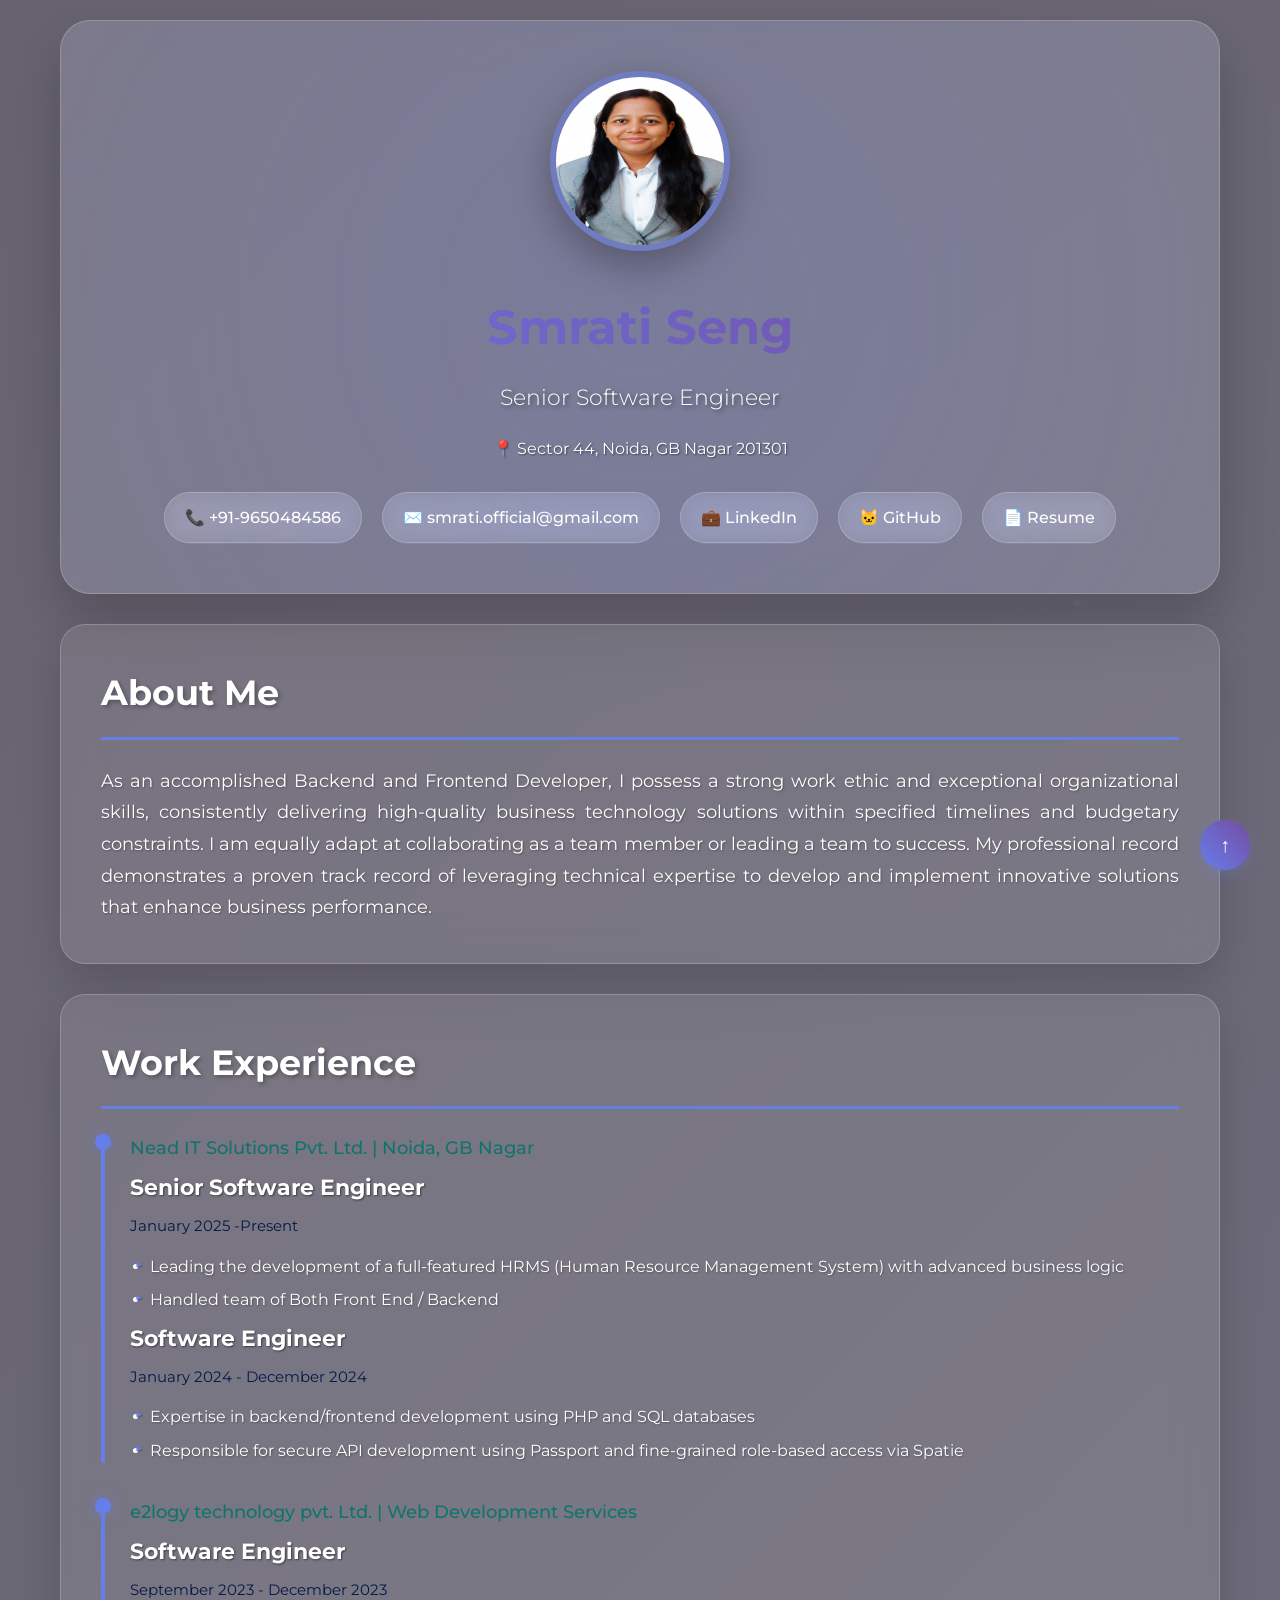
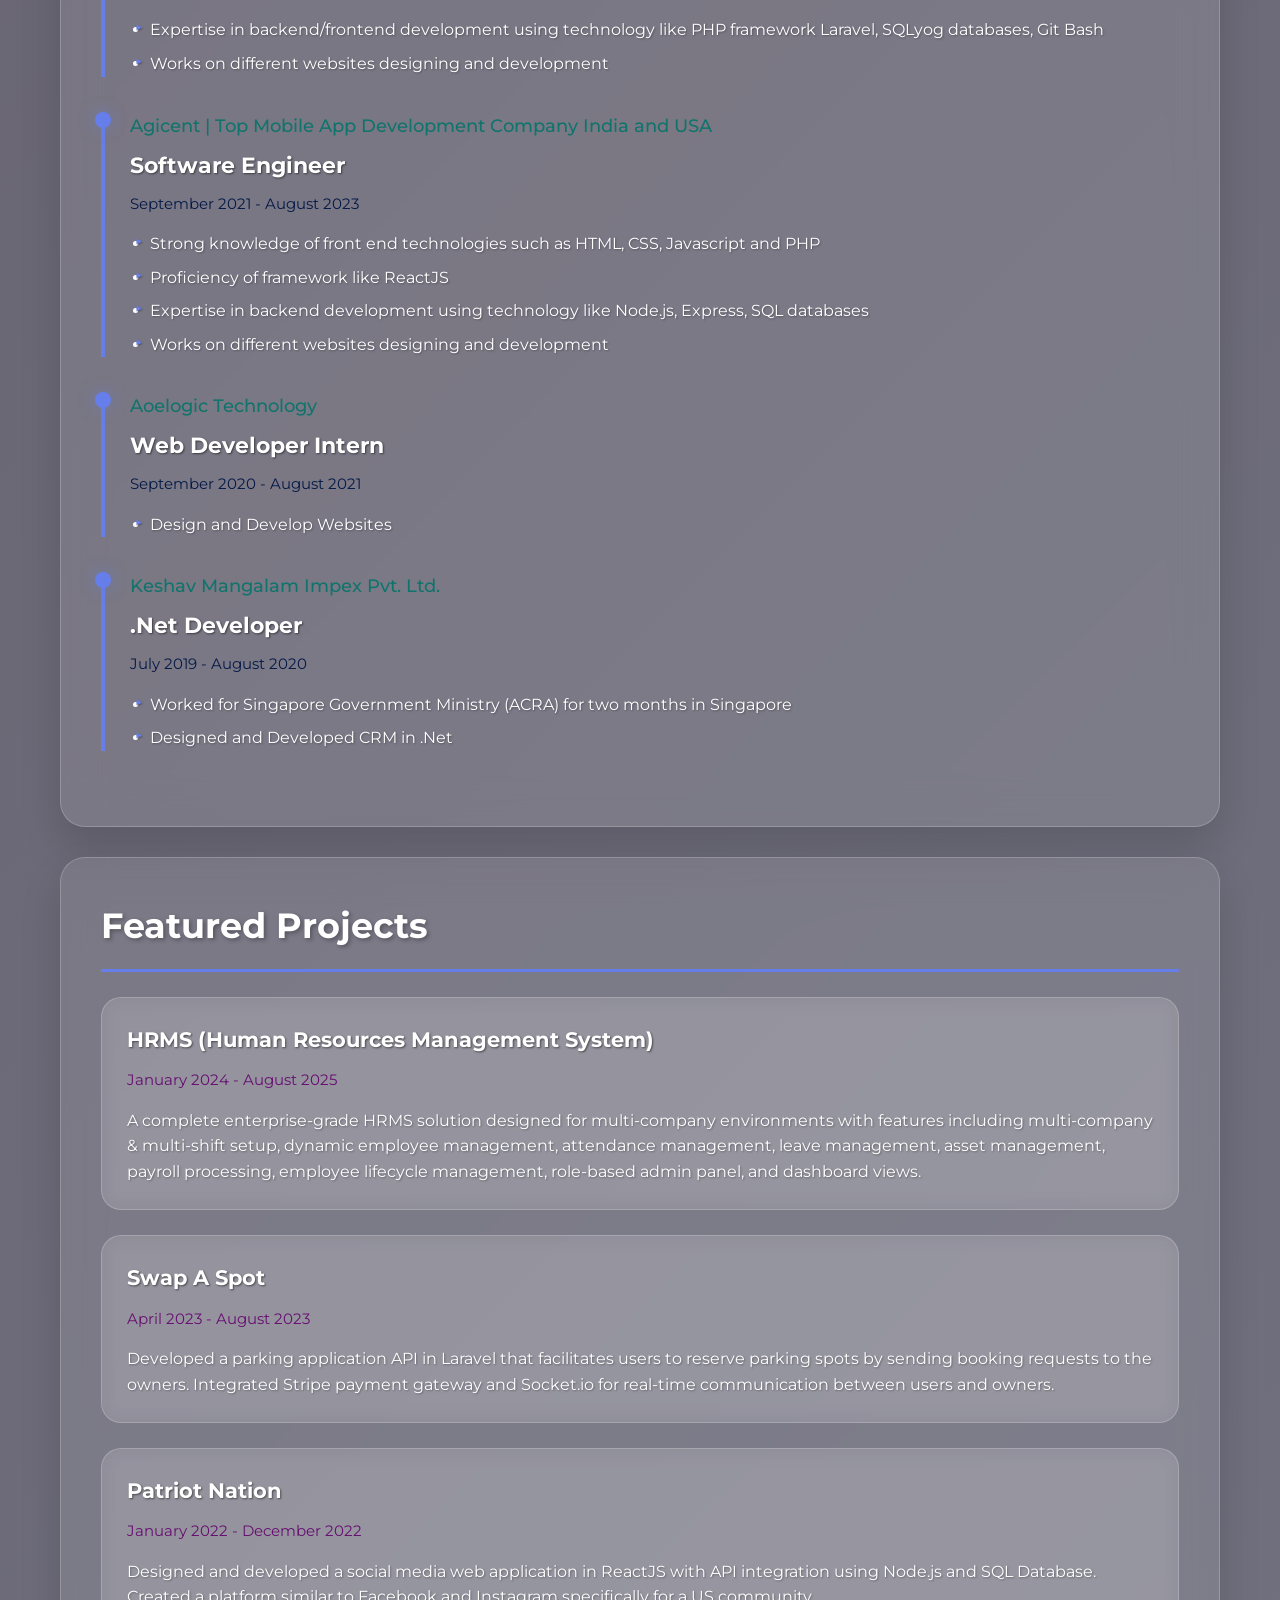
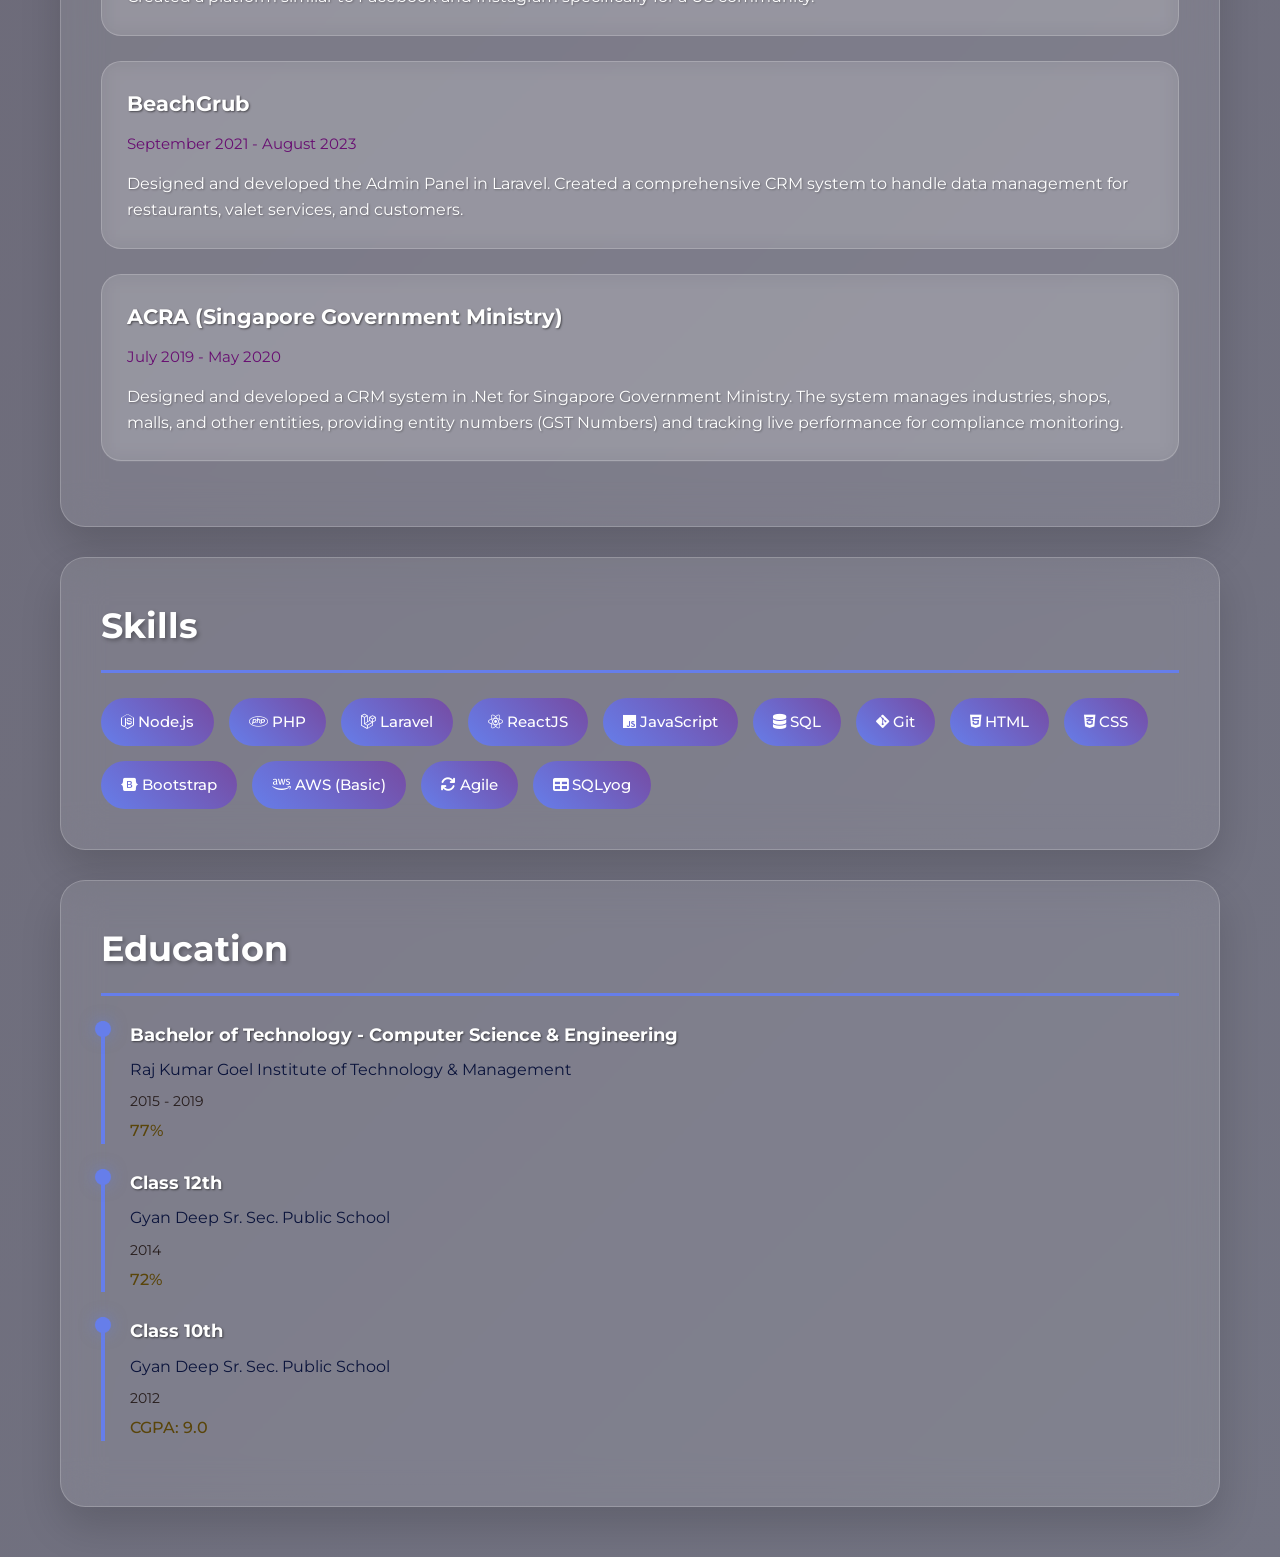
==== index.html @ 60364664 "Update job duration to reflect current status" ====
<!DOCTYPE html>
<html lang="en">

<head>
  <meta charset="UTF-8">
  <meta name="viewport" content="width=device-width, initial-scale=1.0">
  <title>Smrati Sengar - Senior Software Engineer</title>
  <!-- Fonts -->
  <link href="https://fonts.googleapis.com/css2?family=Montserrat:wght@300;400;500;700&display=swap" rel="stylesheet">
  <link rel="stylesheet" href="https://cdnjs.cloudflare.com/ajax/libs/font-awesome/6.4.2/css/all.min.css">
  <!-- Link to external CSS -->
  <link rel="stylesheet" href="style.css">
</head>

<body>
  <!-- Loading Screen -->
  <div class="loading" id="loading">
    <div class="loading-text">Loading Portfolio...</div>
  </div>

  <!-- Floating Particles -->
  <div class="particles" id="particles"></div>

  <!-- Scroll to Top Button -->
  <button class="scroll-top" id="scrollTop">↑</button>

  <div class="container">
    <header>
      <div class="code-bg" id="codeBg"></div>
      <div class="profile-section">
        <img src="SmratiSengar.jpg" alt="Smrati Sengar" class="profile-img">
        <h1>Smrati Sengar</h1>
        <p class="title">Senior Software Engineer</p>
        <p class="location">📍 Sector 44, Noida, GB Nagar 201301</p>
        <div class="contact-info">
          <a href="tel:+919650484586" class="contact-item">📞 +91-9650484586</a>
          <a href="mailto:smrati.official@gmail.com" class="contact-item">✉️ smrati.official@gmail.com</a>
          <a href="https://www.linkedin.com/in/smrati-sengar-761206163" target="_blank" rel="noopener noreferrer"
            class="contact-item">💼 LinkedIn</a>
          <a href="https://github.com/smrati123" target="_blank" rel="noopener noreferrer" class="contact-item">🐱
            GitHub</a>
          <a href="SmratiSengar.pdf" target="_blank" rel="noopener noreferrer" class="contact-item">📄 Resume</a>
        </div>
      </div>
    </header>

    <section class="section">
      <h2>About Me</h2>
      <p class="about-text">
        As an accomplished Backend and Frontend Developer, I possess a strong work ethic and exceptional organizational
        skills, consistently delivering high-quality business technology solutions within specified timelines and
        budgetary constraints. I am equally adapt at collaborating as a team member or leading a team to success. My
        professional record demonstrates a proven track record of leveraging technical expertise to develop and
        implement innovative solutions that enhance business performance.
      </p>
    </section>

    <section class="section">
      <h2>Work Experience</h2>

      <div class="experience-item">
        <div class="company">Nead IT Solutions Pvt. Ltd. | Noida, GB Nagar</div>
        <div class="job-title">Senior Software Engineer</div>
        <div class="duration">January 2025 -Present</div>
        <div class="job-description">
          <ul>
            <li>Leading the development of a full-featured HRMS (Human Resource Management System) with advanced
              business logic</li>
            <li>Handled team of Both Front End / Backend</li>
          </ul>
        </div>
        <div class="job-title">Software Engineer</div>
        <div class="duration">January 2024 - December 2024</div>
        <div class="job-description">
          <ul>
            <li>Expertise in backend/frontend development using PHP and SQL databases</li>
            <li>Responsible for secure API development using Passport and fine-grained role-based access via Spatie</li>
          </ul>
        </div>
      </div>

      <div class="experience-item">
        <div class="company">e2logy technology pvt. Ltd. | Web Development Services</div>
        <div class="job-title">Software Engineer</div>
        <div class="duration">September 2023 - December 2023</div>
        <div class="job-description">
          <ul>
            <li>Expertise in backend/frontend development using technology like PHP framework Laravel, SQLyog databases,
              Git Bash</li>
            <li>Works on different websites designing and development</li>
          </ul>
        </div>
      </div>

      <div class="experience-item">
        <div class="company">Agicent | Top Mobile App Development Company India and USA</div>
        <div class="job-title">Software Engineer</div>
        <div class="duration">September 2021 - August 2023</div>
        <div class="job-description">
          <ul>
            <li>Strong knowledge of front end technologies such as HTML, CSS, Javascript and PHP</li>
            <li>Proficiency of framework like ReactJS</li>
            <li>Expertise in backend development using technology like Node.js, Express, SQL databases</li>
            <li>Works on different websites designing and development</li>
          </ul>
        </div>
      </div>

      <div class="experience-item">
        <div class="company">Aoelogic Technology</div>
        <div class="job-title">Web Developer Intern</div>
        <div class="duration">September 2020 - August 2021</div>
        <div class="job-description">
          <ul>
            <li>Design and Develop Websites</li>
          </ul>
        </div>
      </div>

      <div class="experience-item">
        <div class="company">Keshav Mangalam Impex Pvt. Ltd.</div>
        <div class="job-title">.Net Developer</div>
        <div class="duration">July 2019 - August 2020</div>
        <div class="job-description">
          <ul>
            <li>Worked for Singapore Government Ministry (ACRA) for two months in Singapore</li>
            <li>Designed and Developed CRM in .Net</li>
          </ul>
        </div>
      </div>
    </section>

    <section class="section">
      <h2>Featured Projects</h2>

      <div class="project-item">
        <div class="project-title">HRMS (Human Resources Management System)</div>
        <div class="project-duration">January 2024 - August 2025</div>
        <div class="project-description">
          A complete enterprise-grade HRMS solution designed for multi-company environments with features including
          multi-company & multi-shift setup, dynamic employee management, attendance management, leave management, asset
          management, payroll processing, employee lifecycle management, role-based admin panel, and dashboard views.
        </div>
      </div>

      <div class="project-item">
        <div class="project-title">Swap A Spot</div>
        <div class="project-duration">April 2023 - August 2023</div>
        <div class="project-description">
          Developed a parking application API in Laravel that facilitates users to reserve parking spots by sending
          booking requests to the owners. Integrated Stripe payment gateway and Socket.io for real-time communication
          between users and owners.
        </div>
      </div>

      <div class="project-item">
        <div class="project-title">Patriot Nation</div>
        <div class="project-duration">January 2022 - December 2022</div>
        <div class="project-description">
          Designed and developed a social media web application in ReactJS with API integration using Node.js and SQL
          Database. Created a platform similar to Facebook and Instagram specifically for a US community.
        </div>
      </div>

      <div class="project-item">
        <div class="project-title">BeachGrub</div>
        <div class="project-duration">September 2021 - August 2023</div>
        <div class="project-description">
          Designed and developed the Admin Panel in Laravel. Created a comprehensive CRM system to handle data
          management for restaurants, valet services, and customers.
        </div>
      </div>

      <div class="project-item">
        <div class="project-title">ACRA (Singapore Government Ministry)</div>
        <div class="project-duration">July 2019 - May 2020</div>
        <div class="project-description">
          Designed and developed a CRM system in .Net for Singapore Government Ministry. The system manages industries,
          shops, malls, and other entities, providing entity numbers (GST Numbers) and tracking live performance for
          compliance monitoring.
        </div>
      </div>
    </section>

    <section class="section">
      <h2>Skills</h2>
      <div class="skills-container">
        <span class="skill-tag"><i class="fab fa-node-js"></i> Node.js</span>
        <span class="skill-tag"><i class="fab fa-php"></i> PHP</span>
        <span class="skill-tag"><i class="fab fa-laravel"></i> Laravel</span>
        <span class="skill-tag"><i class="fab fa-react"></i> ReactJS</span>
        <span class="skill-tag"><i class="fab fa-js"></i> JavaScript</span>
        <span class="skill-tag"><i class="fas fa-database"></i> SQL</span>
        <span class="skill-tag"><i class="fab fa-git-alt"></i> Git</span>
        <span class="skill-tag"><i class="fab fa-html5"></i> HTML</span>
        <span class="skill-tag"><i class="fab fa-css3-alt"></i> CSS</span>
        <span class="skill-tag"><i class="fab fa-bootstrap"></i> Bootstrap</span>
        <span class="skill-tag"><i class="fab fa-aws"></i> AWS (Basic)</span>
        <span class="skill-tag"><i class="fas fa-sync"></i> Agile</span>
        <span class="skill-tag"><i class="fas fa-table"></i> SQLyog</span>
      </div>
    </section>

    <section class="section">
      <h2>Education</h2>

      <div class="education-item">
        <div class="degree">Bachelor of Technology - Computer Science & Engineering</div>
        <div class="institution">Raj Kumar Goel Institute of Technology & Management</div>
        <div class="year">2015 - 2019</div>
        <div class="score">77%</div>
      </div>

      <div class="education-item">
        <div class="degree">Class 12th</div>
        <div class="institution">Gyan Deep Sr. Sec. Public School</div>
        <div class="year">2014</div>
        <div class="score">72%</div>
      </div>

      <div class="education-item">
        <div class="degree">Class 10th</div>
        <div class="institution">Gyan Deep Sr. Sec. Public School</div>
        <div class="year">2012</div>
        <div class="score">CGPA: 9.0</div>
      </div>
    </section>
  </div>

  <!-- Link to external JavaScript -->
  <script src="script.js"></script>
</body>

</html>
---- style.css ----
* {
  margin: 0;
  padding: 0;
  box-sizing: border-box;
}

html {
  scroll-behavior: smooth;
}

body {
  font-family: 'Montserrat', sans-serif;
  line-height: 1.6;
  color: #333;
  background: linear-gradient(-45deg, #667eea, #b49acf, #777a89, #676270);
  background-size: 400% 400%;
  animation: gradientShift 15s ease infinite;
  min-height: 100vh;
  position: relative;
  overflow-x: hidden;
}

/* Floating particles background */
.particles {
  position: fixed;
  top: 0;
  left: 0;
  width: 100%;
  height: 100%;
  pointer-events: none;
  z-index: 1;
}

.particle {
  position: absolute;
  background: rgba(255, 255, 255, 0.1);
  border-radius: 50%;
  animation: float 20s infinite linear;
}

@keyframes float {
  0% {
    transform: translateY(100vh) rotate(0deg);
    opacity: 0;
  }
  10% {
    opacity: 1;
  }
  90% {
    opacity: 1;
  }
  100% {
    transform: translateY(-100vh) rotate(360deg);
    opacity: 0;
  }
}

@keyframes gradientShift {
  0% { background-position: 0% 50%; }
  50% { background-position: 100% 50%; }
  100% { background-position: 0% 50%; }
}

.container {
  max-width: 1200px;
  margin: 0 auto;
  padding: 20px;
  position: relative;
  z-index: 2;
}

header {
  background: rgba(255, 255, 255, 0.15);
  backdrop-filter: blur(20px);
  border-radius: 30px;
  padding: 50px;
  margin-bottom: 30px;
  text-align: center;
  box-shadow: 0 25px 50px rgba(0, 0, 0, 0.2);
  position: relative;
  overflow: hidden;
  border: 1px solid rgba(255, 255, 255, 0.2);
  transition: transform 0.1s ease-out;
}

header::before {
  content: '';
  position: absolute;
  top: -50%;
  left: -50%;
  width: 200%;
  height: 200%;
  background: radial-gradient(circle, rgba(102, 126, 234, 0.2) 0%, transparent 70%);
  animation: rotate 20s linear infinite;
}

/* Animated code lines in header */
.code-bg {
  position: absolute;
  top: 0;
  left: 0;
  width: 100%;
  height: 100%;
  opacity: 0.1;
  font-family: 'Courier New', monospace;
  font-size: 12px;
  color: #667eea;
  pointer-events: none;
  overflow: hidden;
}

.code-line {
  position: absolute;
  white-space: nowrap;
  animation: codeScroll 15s linear infinite;
}

@keyframes codeScroll {
  0% { transform: translateX(100%); }
  100% { transform: translateX(-100%); }
}

@keyframes rotate {
  0% { transform: rotate(0deg); }
  100% { transform: rotate(360deg); }
}

.profile-section {
  position: relative;
  z-index: 1;
}

.profile-img {
  width: 180px;
  height: 180px;
  border-radius: 50%;
  margin: 0 auto 30px;
  border: 6px solid rgba(102, 126, 234, 0.5);
  box-shadow: 0 15px 40px rgba(0, 0, 0, 0.3);
  transition: all 0.4s ease;
  position: relative;
}

.profile-img:hover {
  transform: scale(1.1) rotate(5deg);
  box-shadow: 0 20px 60px rgba(102, 126, 234, 0.4);
}

.profile-img::before {
  content: '';
  position: absolute;
  top: -10px;
  left: -10px;
  right: -10px;
  bottom: -10px;
  border-radius: 50%;
  background: linear-gradient(45deg, #667eea, #764ba2, #667eea);
  animation: profileGlow 3s ease-in-out infinite;
  z-index: -1;
}

@keyframes profileGlow {
  0%, 100% { opacity: 0.7; transform: scale(1); }
  50% { opacity: 1; transform: scale(1.05); }
}

h1 {
  font-size: 3em;
  color: #2c3e50;
  margin-bottom: 15px;
  background: linear-gradient(45deg, #667eea, #764ba2, #667eea);
  -webkit-background-clip: text;
  -webkit-text-fill-color: transparent;
  background-clip: text;
  background-size: 200% 200%;
  animation: textGlow 3s ease-in-out infinite;
  position: relative;
}

@keyframes textGlow {
  0%, 100% { background-position: 0% 50%; }
  50% { background-position: 100% 50%; }
}

.title {
  font-size: 1.4em;
  color: #fff;
  margin-bottom: 20px;
  font-weight: 300;
  text-shadow: 2px 2px 4px rgba(0, 0, 0, 0.5);
}

.location {
  color: #fff;
  font-size: 1em;
  margin-bottom: 30px;
  text-shadow: 1px 1px 2px rgba(0, 0, 0, 0.5);
}

.contact-info {
  display: flex;
  justify-content: center;
  gap: 20px;
  flex-wrap: wrap;
  margin-top: 30px;
}

.contact-item {
  color: #fff;
  text-decoration: none;
  font-weight: 500;
  transition: all 0.3s ease;
  padding: 12px 20px;
  border-radius: 30px;
  background: rgba(255, 255, 255, 0.1);
  backdrop-filter: blur(10px);
  border: 1px solid rgba(255, 255, 255, 0.2);
  position: relative;
  overflow: hidden;
}

.contact-item::before {
  content: '';
  position: absolute;
  top: 0;
  left: -100%;
  width: 100%;
  height: 100%;
  background: linear-gradient(90deg, transparent, rgba(255, 255, 255, 0.4), transparent);
  transition: left 0.5s ease;
}

.contact-item:hover::before {
  left: 100%;
}

.contact-item:hover {
  background: rgba(102, 126, 234, 0.8);
  transform: translateY(-3px);
  box-shadow: 0 10px 30px rgba(102, 126, 234, 0.3);
}

.section {
  background: rgba(255, 255, 255, 0.1);
  backdrop-filter: blur(20px);
  border-radius: 25px;
  padding: 40px;
  margin-bottom: 30px;
  box-shadow: 0 20px 40px rgba(0, 0, 0, 0.15);
  transition: all 0.4s ease;
  opacity: 0;
  transform: translateY(50px);
  border: 1px solid rgba(255, 255, 255, 0.2);
  position: relative;
  overflow: hidden;
}

.section::before {
  content: '';
  position: absolute;
  top: -2px;
  left: -2px;
  right: -2px;
  bottom: -2px;
  background: linear-gradient(45deg, #667eea, #764ba2, #667eea);
  border-radius: 25px;
  opacity: 0;
  transition: opacity 0.3s ease;
  z-index: -1;
}

.section:hover::before {
  opacity: 0.3;
}

.section.visible {
  opacity: 1;
  transform: translateY(0);
}

.section:hover {
  transform: translateY(-5px);
  box-shadow: 0 25px 50px rgba(0, 0, 0, 0.2);
}

.section h2 {
  color: #fff;
  margin-bottom: 25px;
  font-size: 2.2em;
  border-bottom: 3px solid #667eea;
  padding-bottom: 15px;
  position: relative;
  text-shadow: 2px 2px 4px rgba(0, 0, 0, 0.3);
}

.section h2::after {
  content: '';
  position: absolute;
  bottom: -3px;
  left: 0;
  width: 0;
  height: 3px;
  background: linear-gradient(90deg, #667eea, #764ba2);
  transition: width 0.3s ease;
}

.section:hover h2::after {
  width: 100%;
}

.about-text {
  font-size: 1.1em;
  line-height: 1.8;
  color: #fff;
  text-align: justify;
  text-shadow: 1px 1px 2px rgba(0, 0, 0, 0.3);
}

.experience-item {
  border-left: 4px solid #667eea;
  padding-left: 25px;
  margin-bottom: 35px;
  position: relative;
  transition: all 0.3s ease;
}

.experience-item::before {
  content: '';
  position: absolute;
  left: -10px;
  top: 0;
  width: 16px;
  height: 16px;
  background: #667eea;
  border-radius: 50%;
  box-shadow: 0 0 15px rgba(102, 126, 234, 0.5);
  animation: pulse 2s infinite;
}

@keyframes pulse {
  0%, 100% { transform: scale(1); }
  50% { transform: scale(1.2); }
}

.experience-item:hover {
  transform: translateX(10px);
  border-left-color: #764ba2;
}

.job-title {
  font-size: 1.4em;
  font-weight: bold;
  color: #fff;
  margin-bottom: 8px;
  text-shadow: 1px 1px 2px rgba(0, 0, 0, 0.5);
}

.company {
  color: #10746c;
  font-weight: 500;
  margin-bottom: 8px;
  font-size: 1.1em;
}

.duration {
  color: #051a48;
  font-size: 0.95em;
  margin-bottom: 15px;
}

.job-description {
  color: #fff;
  line-height: 1.6;
  text-shadow: 1px 1px 2px rgba(0, 0, 0, 0.3);
}

.job-description ul {
  margin-left: 20px;
}

.job-description li {
  margin-bottom: 8px;
  position: relative;
}

.job-description li::before {
  content: '▶';
  color: #667eea;
  font-size: 0.8em;
  position: absolute;
  left: -15px;
}

.project-item {
  background: rgba(255, 255, 255, 0.1);
  backdrop-filter: blur(10px);
  border-radius: 20px;
  padding: 25px;
  margin-bottom: 25px;
  border: 1px solid rgba(255, 255, 255, 0.2);
  transition: all 0.3s ease;
  position: relative;
  overflow: hidden;
}

.project-item::before {
  content: '';
  position: absolute;
  top: 0;
  left: -100%;
  width: 100%;
  height: 100%;
  background: linear-gradient(90deg, transparent, rgba(102, 126, 234, 0.1), transparent);
  transition: left 0.5s ease;
}

.project-item:hover::before {
  left: 100%;
}

.project-item:hover {
  transform: translateY(-5px);
  box-shadow: 0 15px 35px rgba(102, 126, 234, 0.2);
  border-color: #667eea;
}

.project-title {
  font-size: 1.3em;
  font-weight: bold;
  color: #fff;
  margin-bottom: 12px;
  text-shadow: 1px 1px 2px rgba(0, 0, 0, 0.5);
}

.project-duration {
  color: #680f72;
  font-size: 0.95em;
  margin-bottom: 15px;
}

.project-description {
  color: #fff;
  line-height: 1.6;
  text-shadow: 1px 1px 2px rgba(0, 0, 0, 0.3);
}

.skills-container {
  display: flex;
  flex-wrap: wrap;
  gap: 15px;
}

.skill-tag {
  background: linear-gradient(45deg, #667eea, #764ba2);
  color: white;
  padding: 12px 20px;
  border-radius: 30px;
  font-size: 0.95em;
  font-weight: 500;
  transition: all 0.3s ease;
  position: relative;
  overflow: hidden;
  cursor: pointer;
}

.skill-tag::before {
  content: '';
  position: absolute;
  top: 50%;
  left: 50%;
  width: 0;
  height: 0;
  background: rgba(255, 255, 255, 0.3);
  border-radius: 50%;
  transform: translate(-50%, -50%);
  transition: all 0.3s ease;
}

.skill-tag:hover::before {
  width: 200px;
  height: 200px;
}

.skill-tag:hover {
  transform: translateY(-3px) scale(1.05);
  box-shadow: 0 10px 25px rgba(102, 126, 234, 0.4);
}

.education-item {
  border-left: 4px solid #667eea;
  padding-left: 25px;
  margin-bottom: 25px;
  position: relative;
  transition: all 0.3s ease;
}

.education-item::before {
  content: '';
  position: absolute;
  left: -10px;
  top: 0;
  width: 16px;
  height: 16px;
  background: #667eea;
  border-radius: 50%;
  box-shadow: 0 0 15px rgba(102, 126, 234, 0.5);
}

.education-item:hover {
  transform: translateX(10px);
  border-left-color: #764ba2;
}

.degree {
  font-weight: bold;
  color: #fff;
  margin-bottom: 8px;
  font-size: 1.1em;
  text-shadow: 1px 1px 2px rgba(0, 0, 0, 0.5);
}

.institution {
  color: #0b143c;
  margin-bottom: 8px;
  font-size: 1em;
}

.year {
  color: #261c1c;
  font-size: 0.9em;
  margin-bottom: 5px;
}

.score {
  color: #5a450a;
  font-weight: 500;
  font-size: 1em;
}

/* Scroll to top button */
.scroll-top {
  position: fixed;
  bottom: 30px;
  right: 30px;
  width: 50px;
  height: 50px;
  background: linear-gradient(45deg, #667eea, #764ba2);
  color: white;
  border: none;
  border-radius: 50%;
  cursor: pointer;
  font-size: 20px;
  display: none;
  z-index: 1000;
  transition: all 0.3s ease;
  box-shadow: 0 5px 15px rgba(102, 126, 234, 0.3);
}

.scroll-top:hover {
  transform: scale(1.1);
  box-shadow: 0 10px 25px rgba(102, 126, 234, 0.4);
}

.scroll-top.visible {
  display: block;
  animation: bounceIn 0.5s ease;
}

@keyframes bounceIn {
  0% { transform: scale(0); }
  50% { transform: scale(1.2); }
  100% { transform: scale(1); }
}

/* Loading animation */
.loading {
  position: fixed;
  top: 0;
  left: 0;
  width: 100%;
  height: 100%;
  background: linear-gradient(-45deg, #667eea, #764ba2, #a2a6bb, #1f1c24);
  background-size: 400% 400%;
  animation: gradientShift 2s ease infinite;
  display: flex;
  justify-content: center;
  align-items: center;
  z-index: 9999;
  transition: opacity 0.5s ease;
}

.loading-text {
  color: white;
  font-size: 2em;
  font-weight: bold;
  text-shadow: 2px 2px 4px rgba(0, 0, 0, 0.5);
  animation: loadingPulse 1.5s ease-in-out infinite;
}

@keyframes loadingPulse {
  0%, 100% { opacity: 1; transform: scale(1); }
  50% { opacity: 0.7; transform: scale(1.1); }
}

@keyframes slideInUp {
    from {
        opacity: 0;
        transform: translateY(30px);
    }
    to {
        opacity: 1;
        transform: translateY(0);
    }
}

@keyframes ripple {
    to {
        transform: scale(4);
        opacity: 0;
    }
}

.glow {
    text-shadow: 0 0 10px rgba(102, 126, 234, 0.5);
}

/* Custom scrollbar */
::-webkit-scrollbar {
    width: 8px;
}

::-webkit-scrollbar-track {
    background: rgba(255, 255, 255, 0.1);
    border-radius: 4px;
}

::-webkit-scrollbar-thumb {
    background: linear-gradient(45deg, #667eea, #764ba2);
    border-radius: 4px;
}

::-webkit-scrollbar-thumb:hover {
    background: linear-gradient(45deg, #764ba2, #667eea);
}

@media (max-width: 768px) {
  .container {
    padding: 15px;
  }

  header {
    padding: 30px 20px;
  }

  h1 {
    font-size: 2.2em;
  }

  .profile-img {
    width: 150px;
    height: 150px;
  }

  .contact-info {
    flex-direction: column;
    gap: 15px;
  }

  .section {
    padding: 25px;
  }

  .section h2 {
    font-size: 1.8em;
  }

  .scroll-top {
    bottom: 20px;
    right: 20px;
  }

  .skill-tag i {
    margin-right: 8px;
    /* Adds space between the icon and the skill name */
    font-size: 1.1em;
    vertical-align: middle;
  }

    /* --- New Animation & Interactive Classes --- */
  
    /* Reveal animation on scroll */
    .reveal {
      opacity: 0;
      transform: translateY(30px);
      transition: all 0.8s cubic-bezier(0.2, 1, 0.3, 1);
    }
  
    .reveal.active {
      opacity: 1;
      transform: translateY(0);
    }
  
    /* 3D Perspective for parent containers */
    .container {
      perspective: 1500px;
    }
  
    /* Glassmorphism Hover Effect */
    .project-item,
    .experience-item {
      transition: transform 0.3s ease, box-shadow 0.3s ease, background 0.3s ease;
      will-change: transform;
      /* Performance optimization */
    }
  
    /* Glowing Skill Tags */
    .skill-tag {
      transition: all 0.4s cubic-bezier(0.175, 0.885, 0.32, 1.275);
    }
  
    .skill-tag:hover {
      background: #fff !important;
      color: #764ba2 !important;
      box-shadow: 0 0 20px rgba(255, 255, 255, 0.6);
    }
  
    /* Custom Magnetic Cursor (Optional Visual Polish) */
    .cursor-dot {
      width: 8px;
      height: 8px;
      background: #fff;
      position: fixed;
      border-radius: 50%;
      pointer-events: none;
      z-index: 9999;
      transition: transform 0.1s;
    }
}
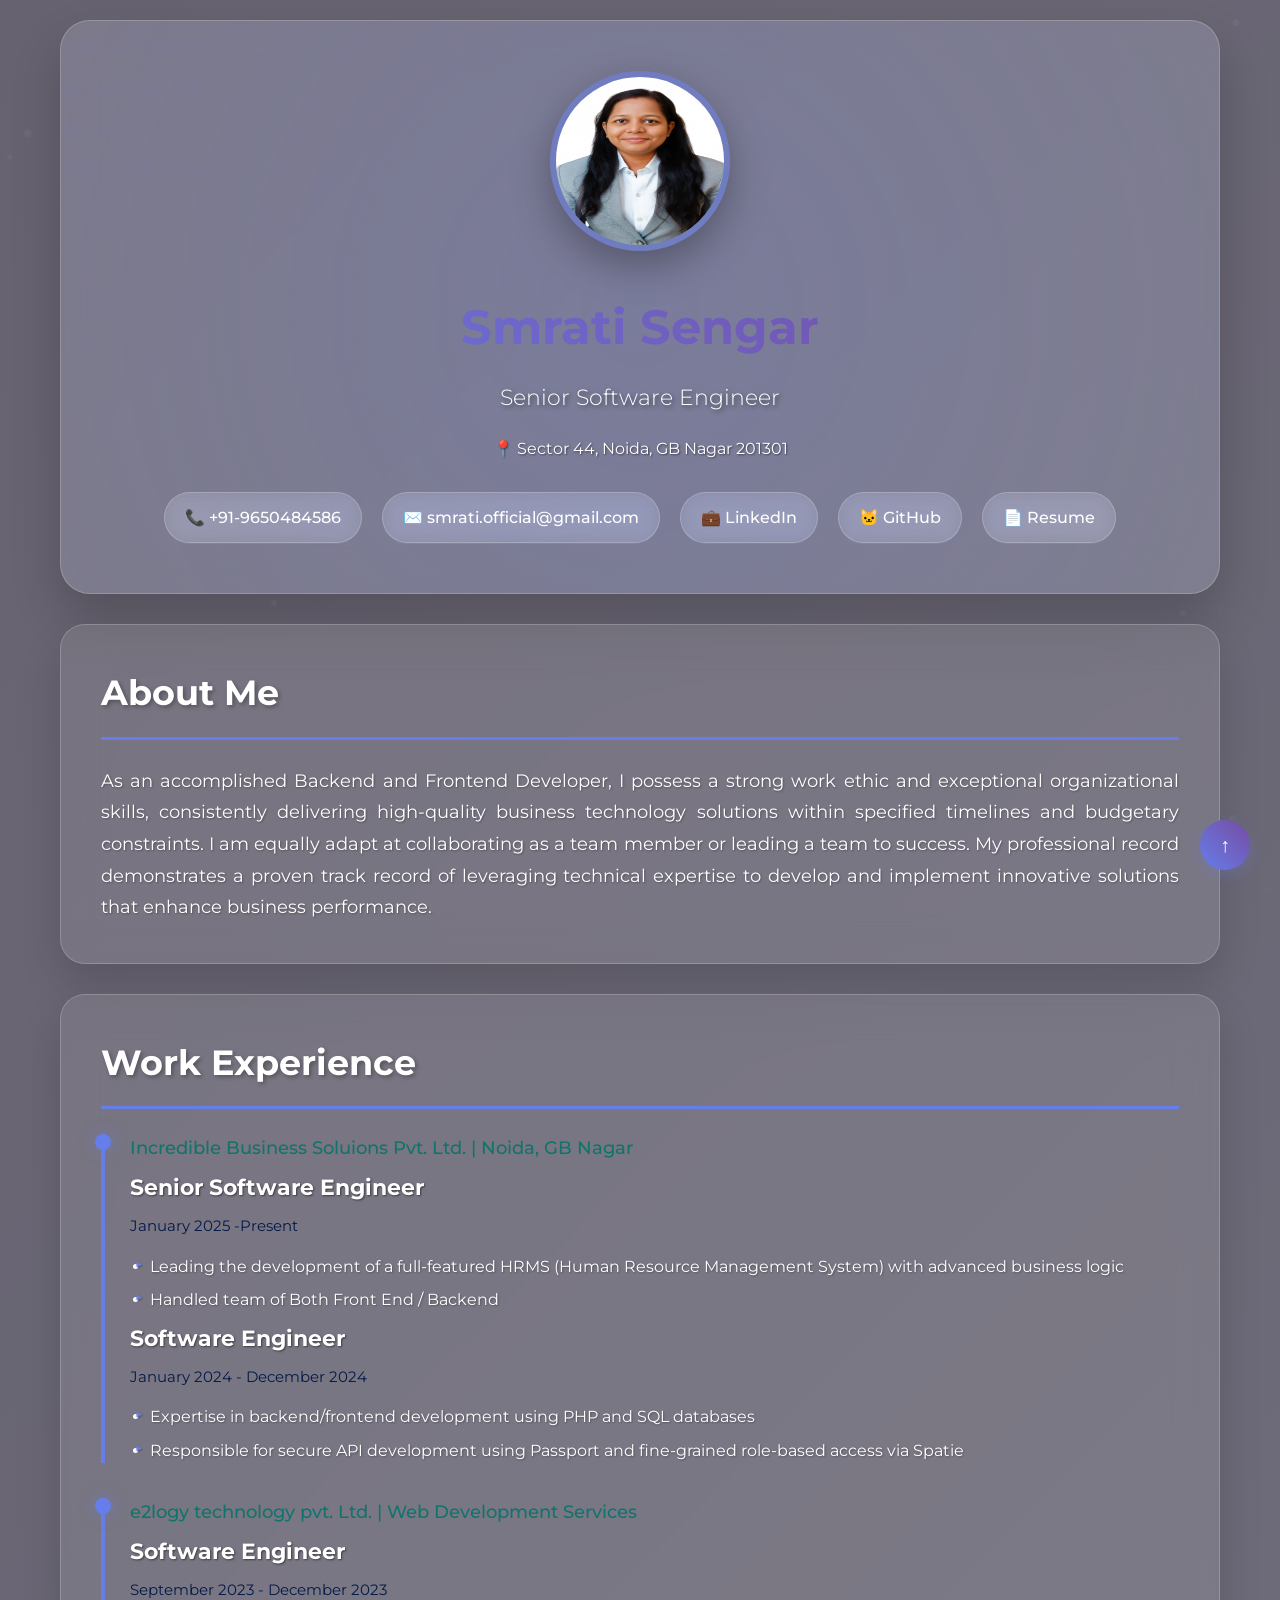
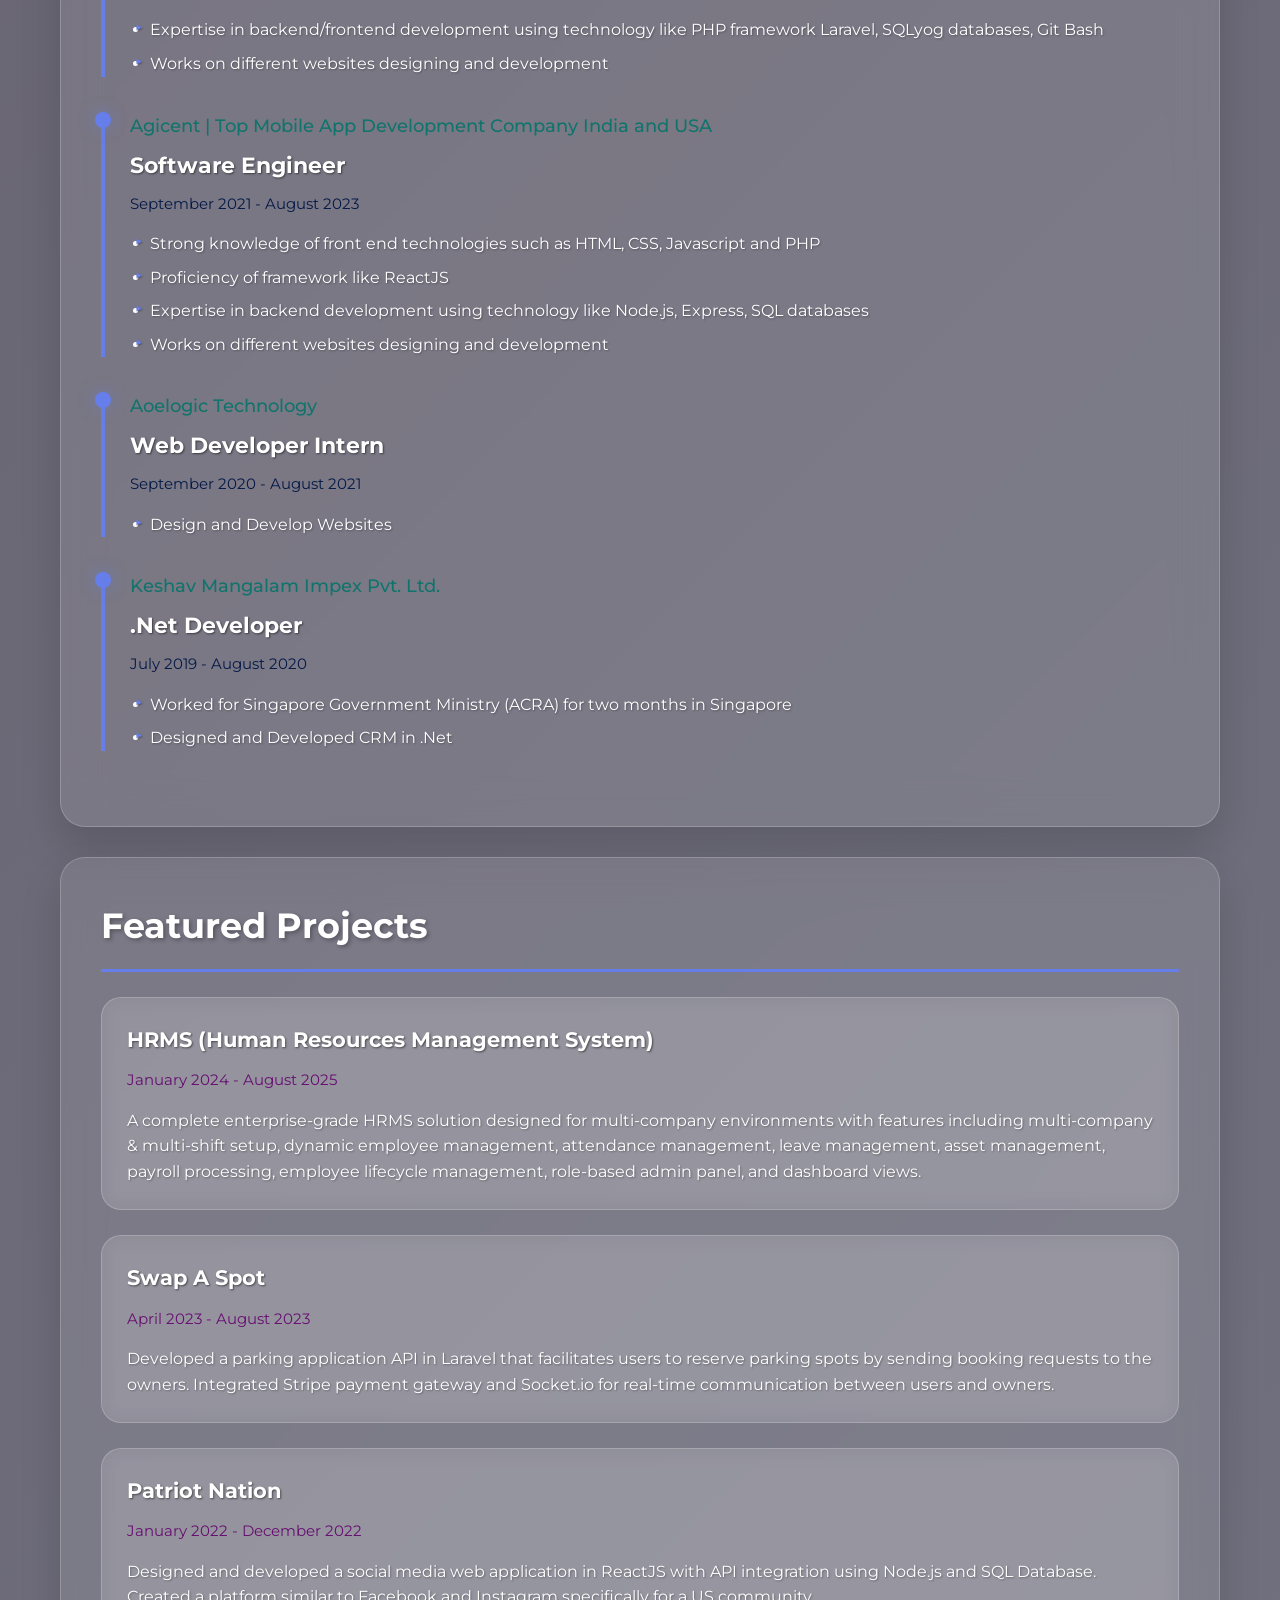
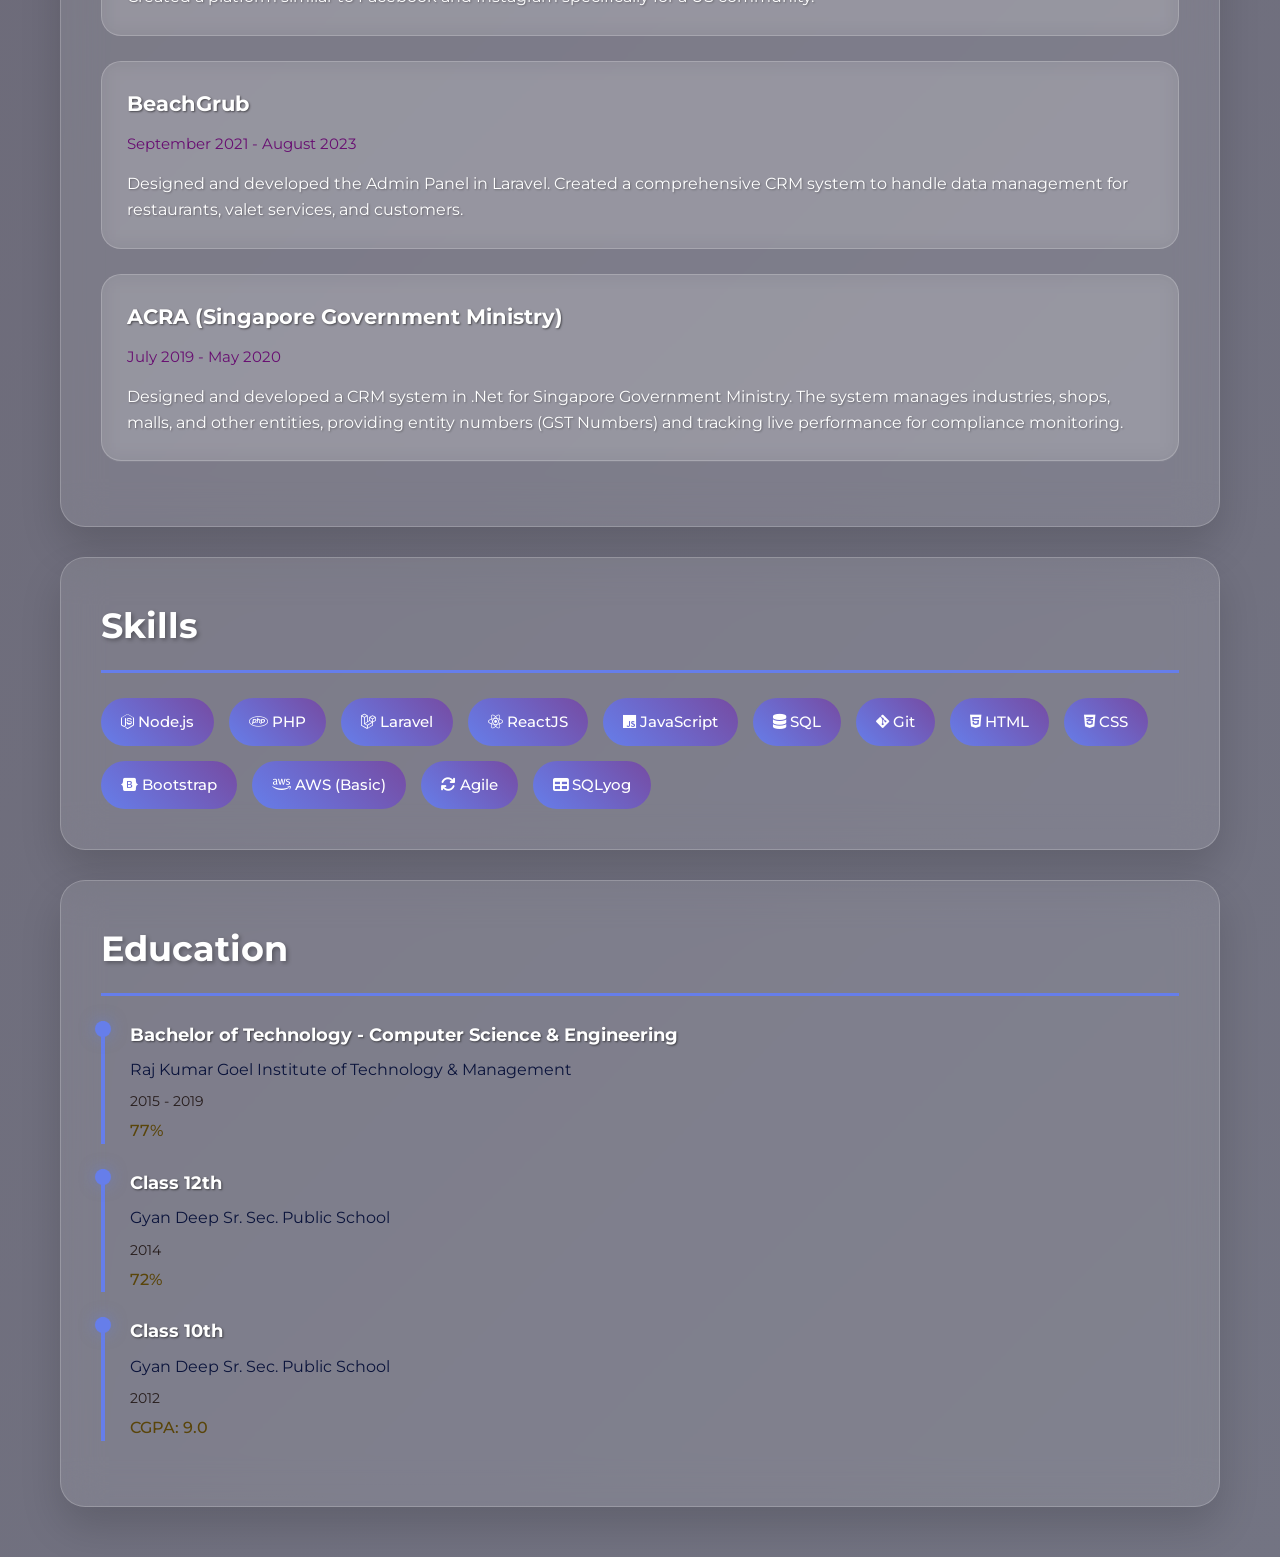
==== commit a0d40215: "Update company name in work experience section" ====
--- a/index.html
+++ b/index.html
@@ -59,7 +59,7 @@
       <h2>Work Experience</h2>
 
       <div class="experience-item">
-        <div class="company">Nead IT Solutions Pvt. Ltd. | Noida, GB Nagar</div>
+        <div class="company">Incredible Business Soluions Pvt. Ltd. | Noida, GB Nagar</div>
         <div class="job-title">Senior Software Engineer</div>
         <div class="duration">January 2025 -Present</div>
         <div class="job-description">
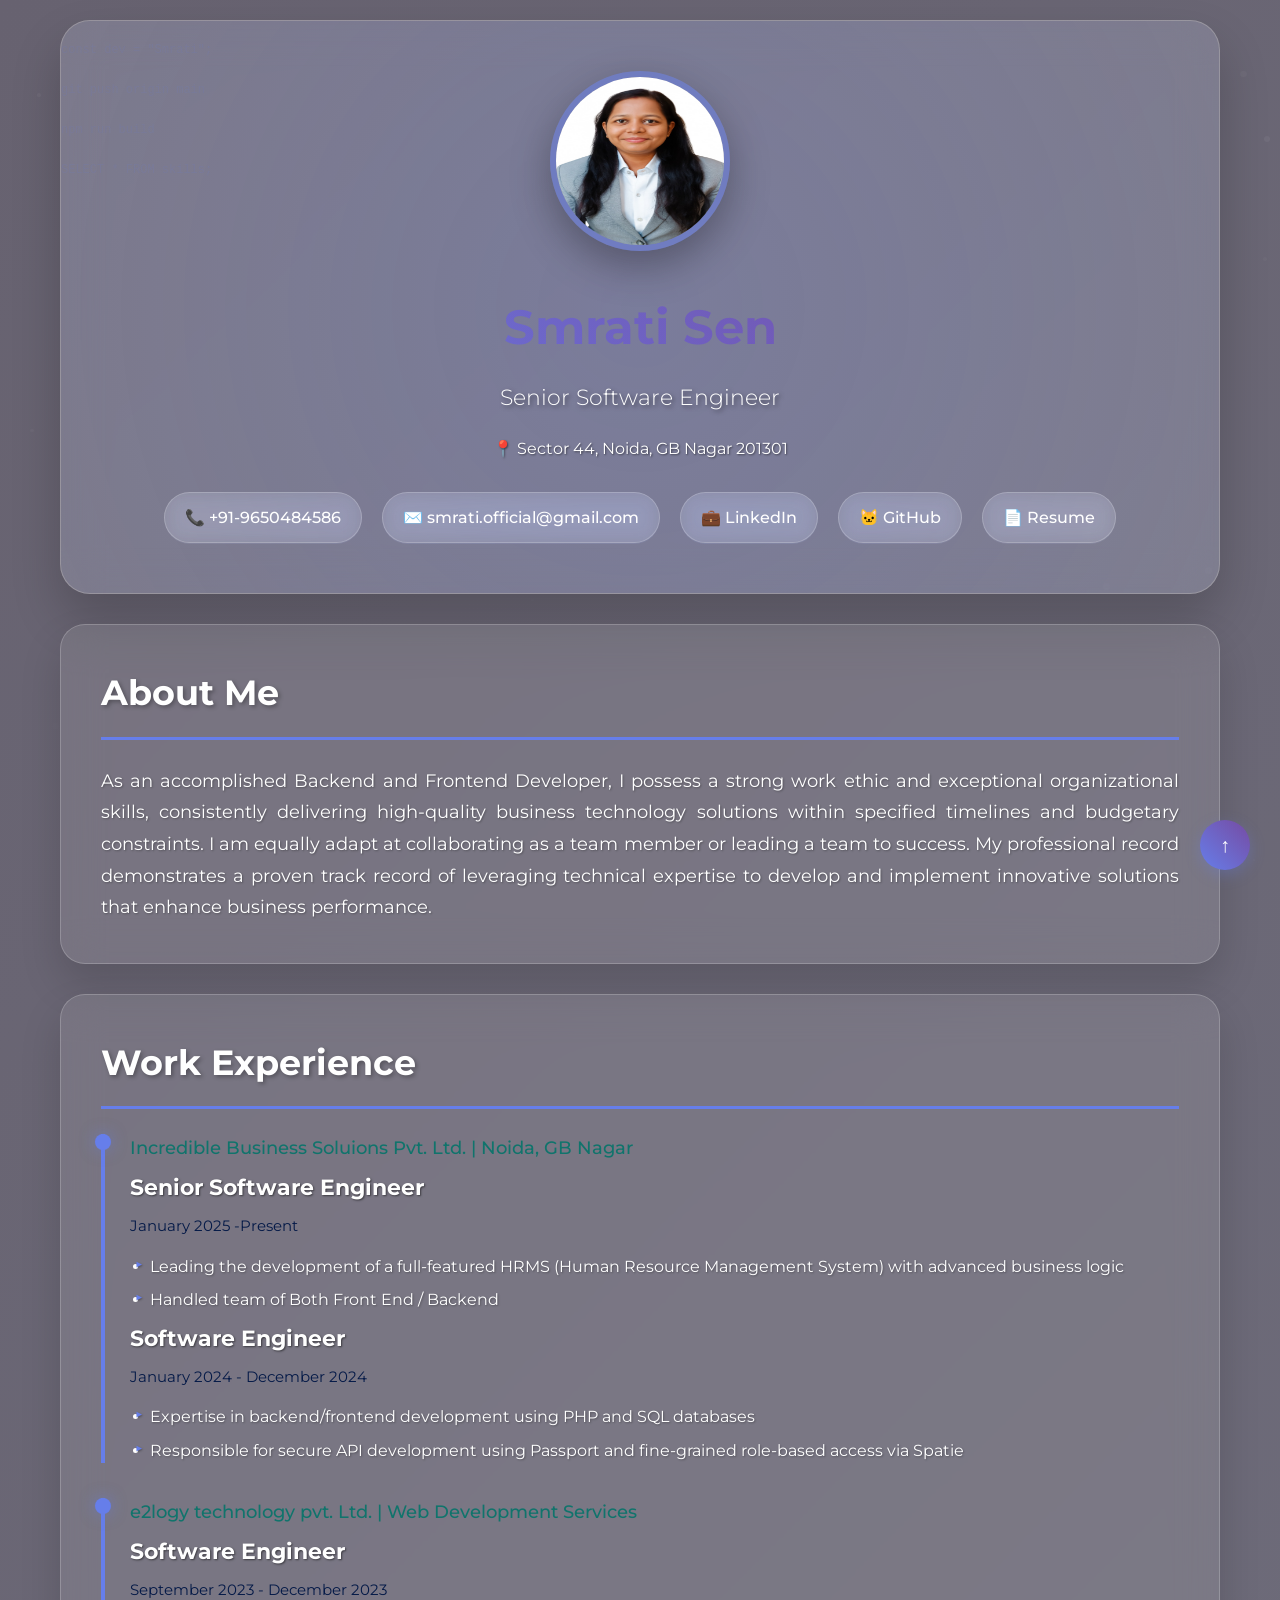
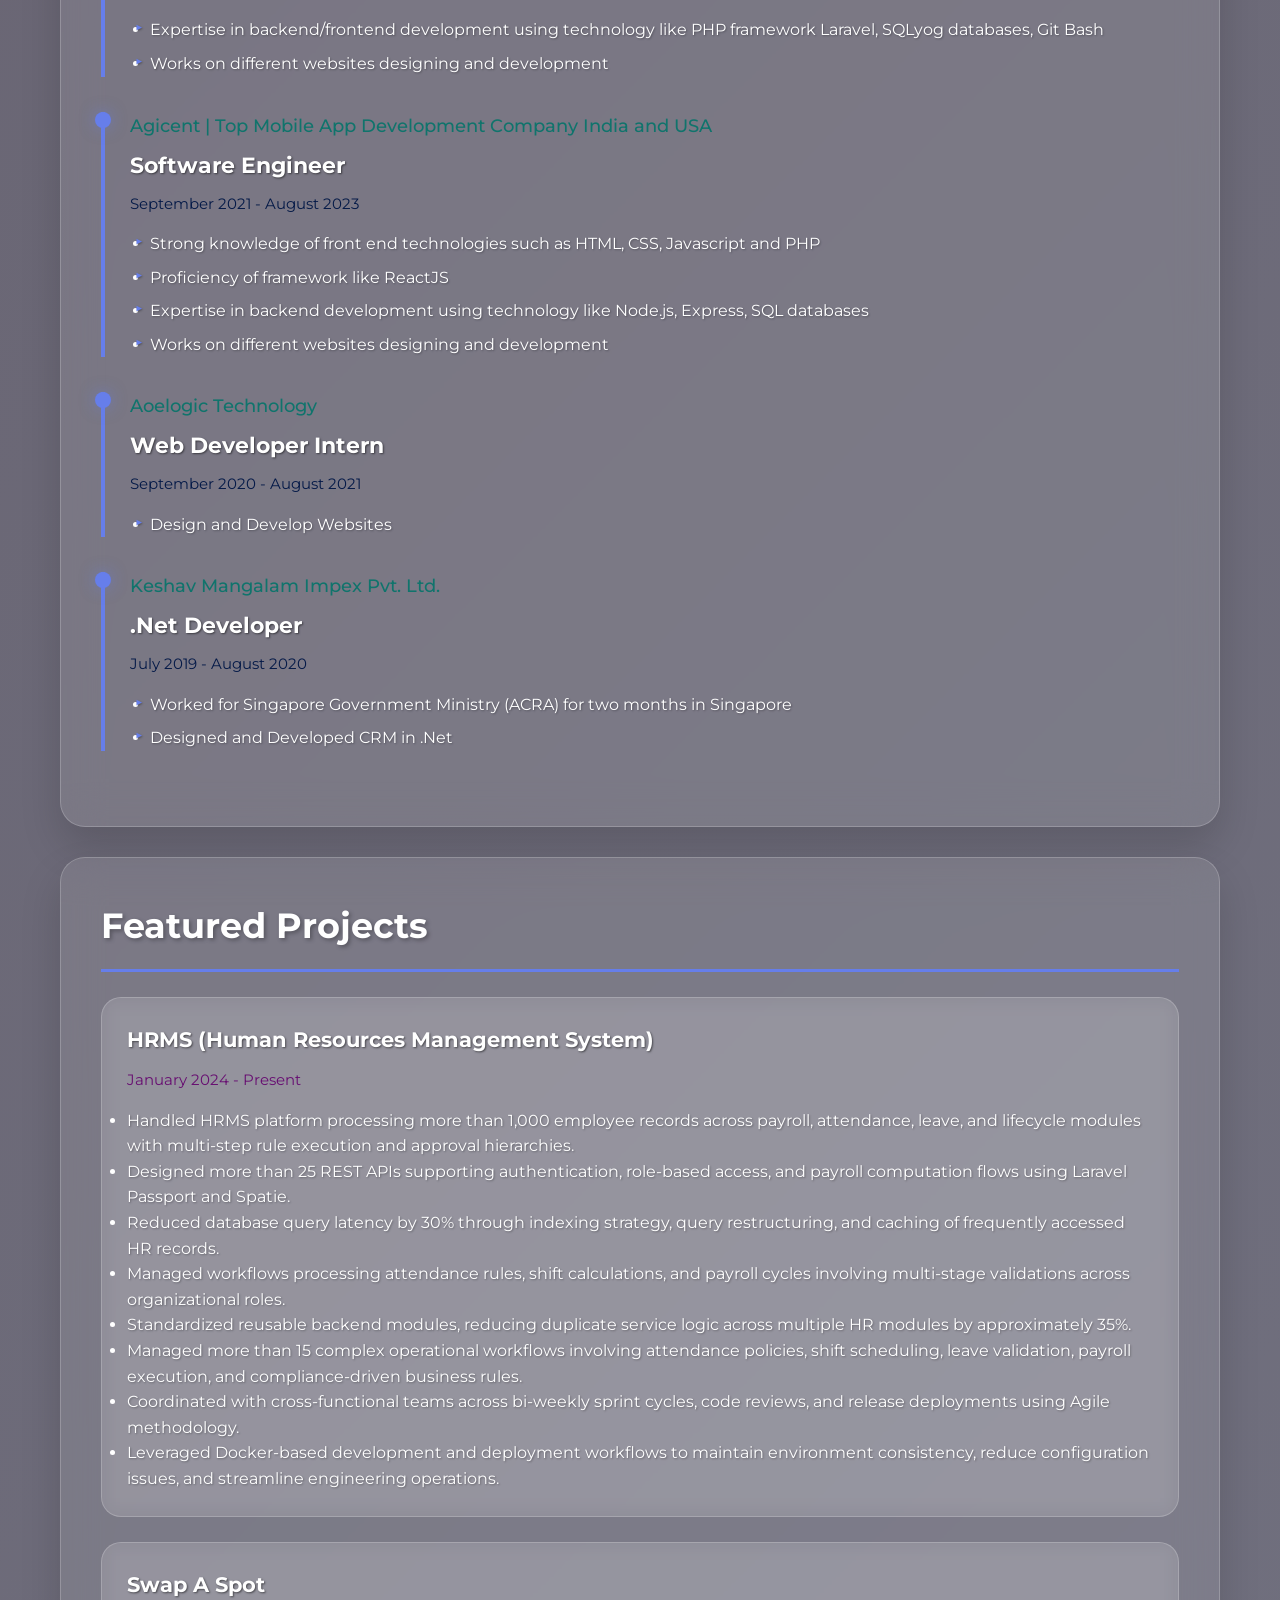
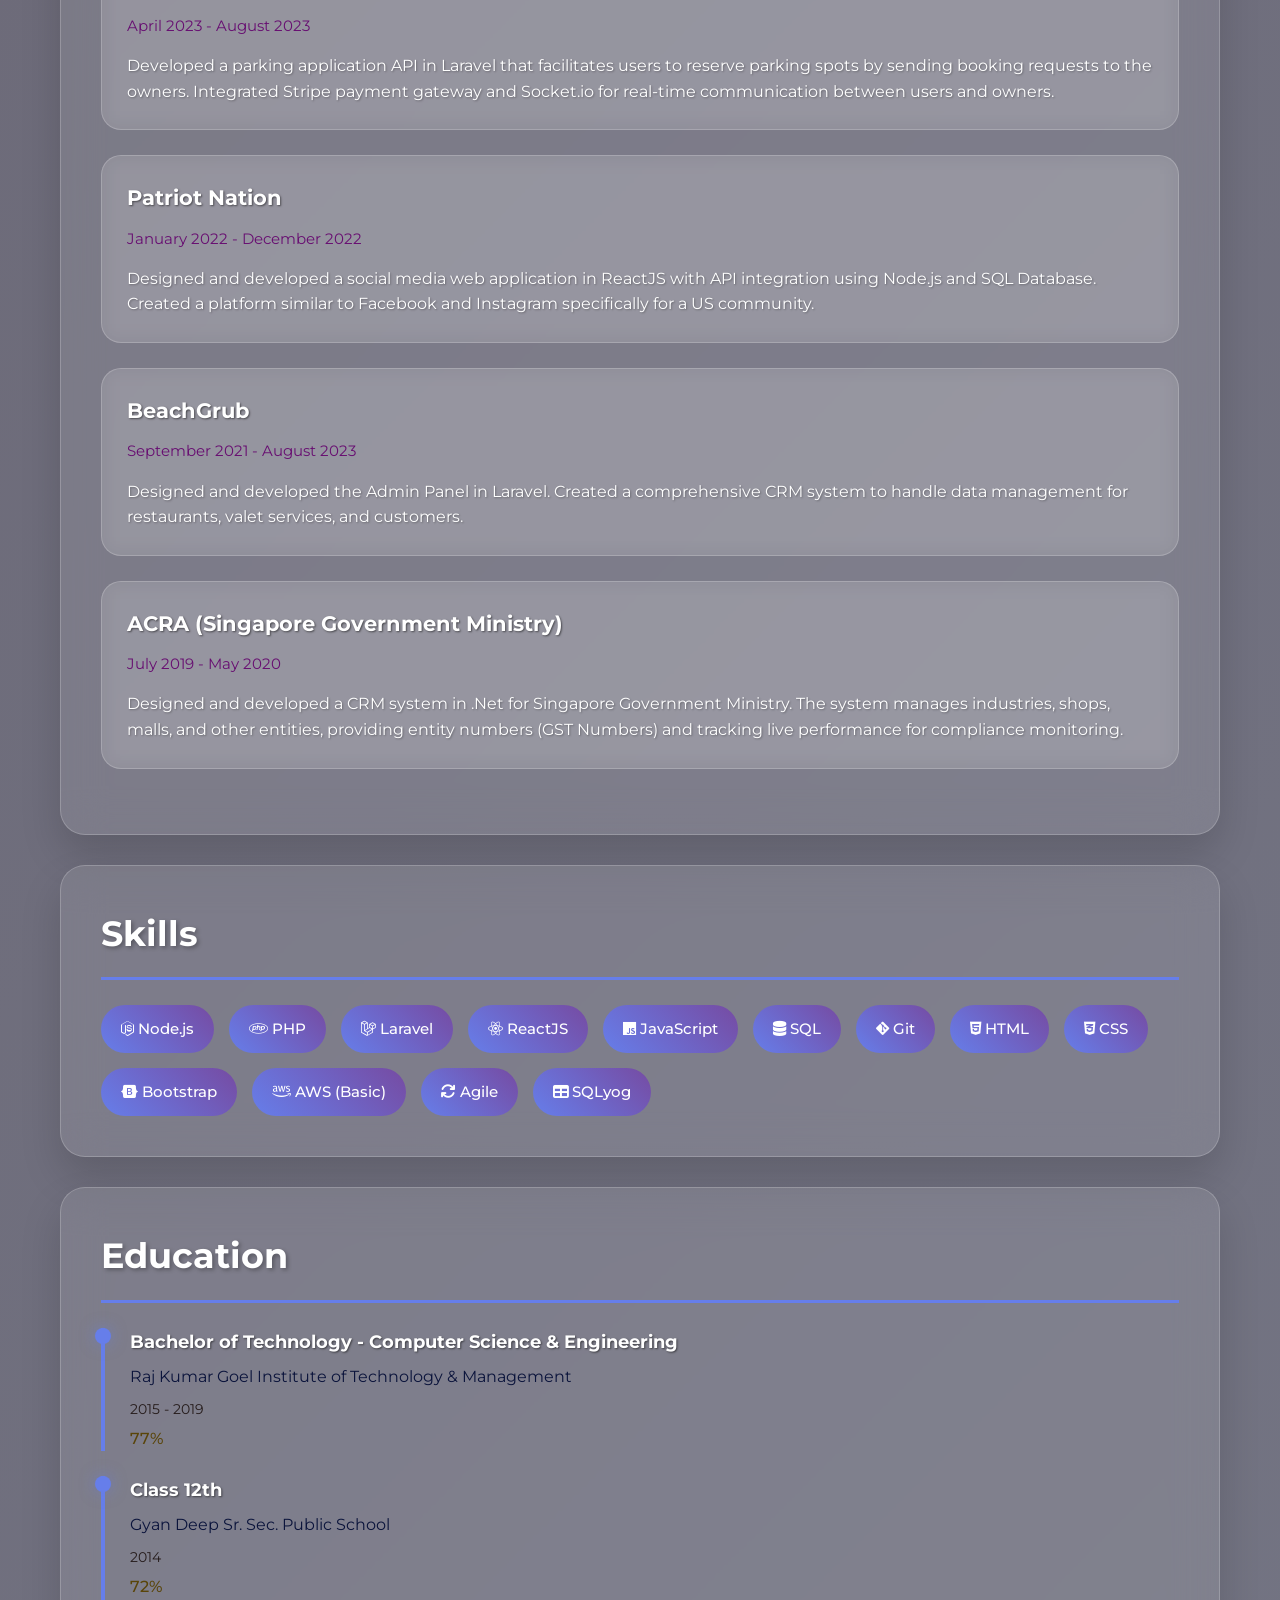
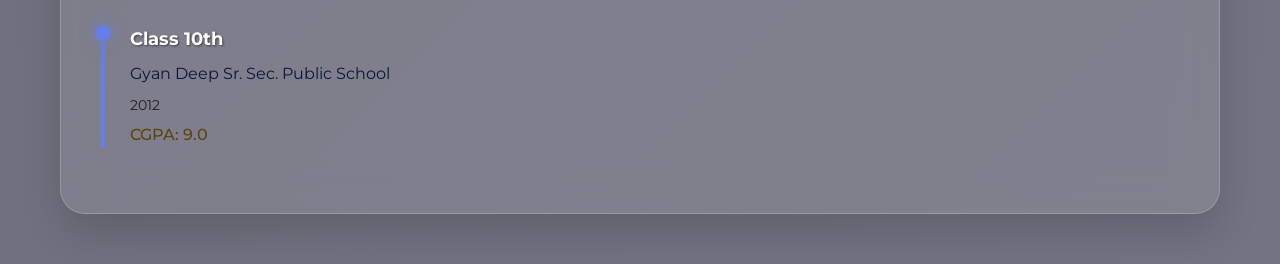
==== commit bea17a4d: "Revise HRMS project details in index.html Updated project duration and enhanced project description " ====
--- a/index.html
+++ b/index.html
@@ -135,11 +135,18 @@
 
       <div class="project-item">
         <div class="project-title">HRMS (Human Resources Management System)</div>
-        <div class="project-duration">January 2024 - August 2025</div>
-        <div class="project-description">
-          A complete enterprise-grade HRMS solution designed for multi-company environments with features including
-          multi-company & multi-shift setup, dynamic employee management, attendance management, leave management, asset
-          management, payroll processing, employee lifecycle management, role-based admin panel, and dashboard views.
+        <div class="project-duration">January 2024 - Present</div>
+        <div class="project-description">
+          <ul>
+            <li>Handled HRMS platform processing more than 1,000 employee records across payroll, attendance, leave, and lifecycle modules with multi-step rule execution and approval hierarchies.</li>
+            <li>Designed more than 25 REST APIs supporting authentication, role-based access, and payroll computation flows using Laravel Passport and Spatie.</li>
+            <li>Reduced database query latency by 30% through indexing strategy, query restructuring, and caching of frequently accessed HR records.</li>
+            <li>Managed workflows processing attendance rules, shift calculations, and payroll cycles involving multi-stage validations across organizational roles.</li>
+            <li>Standardized reusable backend modules, reducing duplicate service logic across multiple HR modules by approximately 35%.</li>
+            <li>Managed more than 15 complex operational workflows involving attendance policies, shift scheduling, leave validation, payroll execution, and compliance-driven business rules.</li>
+            <li>Coordinated with cross-functional teams across bi-weekly sprint cycles, code reviews, and release deployments using Agile methodology.</li>
+            <li>Leveraged Docker-based development and deployment workflows to maintain environment consistency, reduce configuration issues, and streamline engineering operations.</li>
+          </ul>
         </div>
       </div>
 
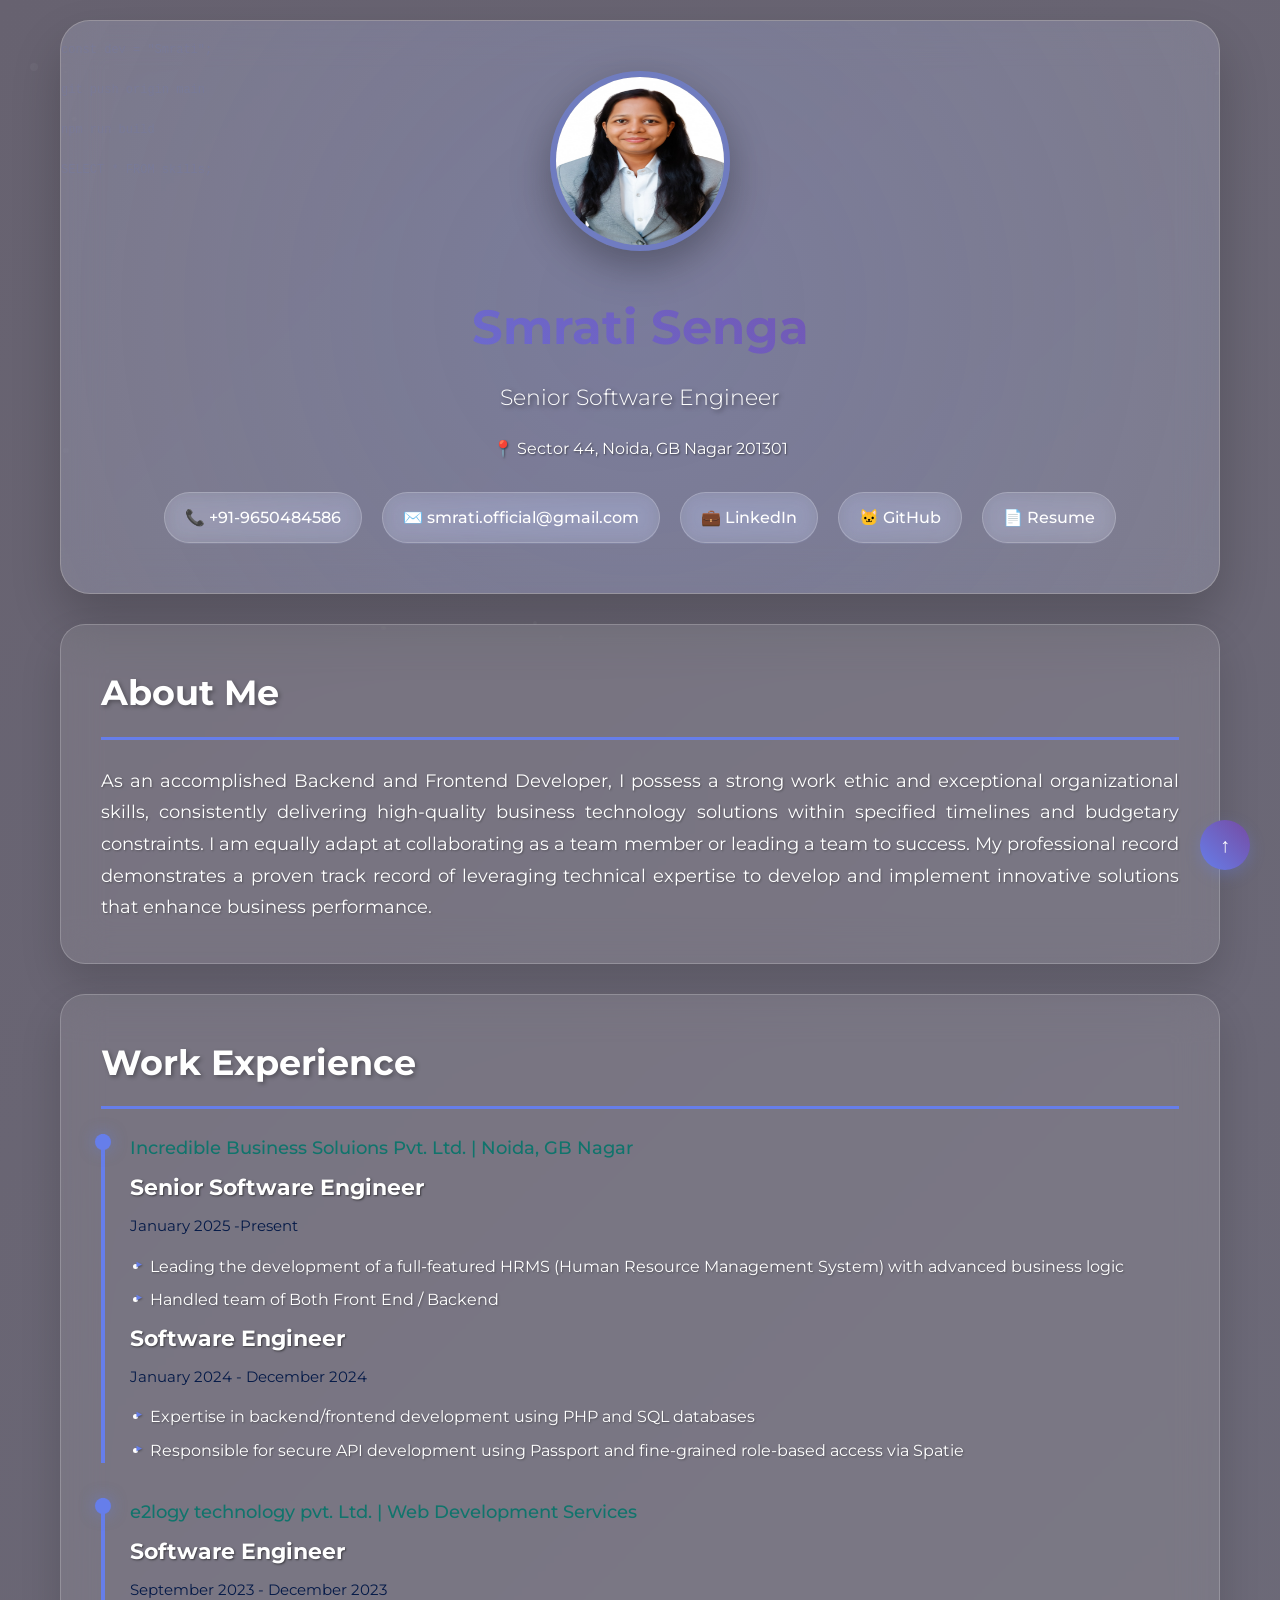
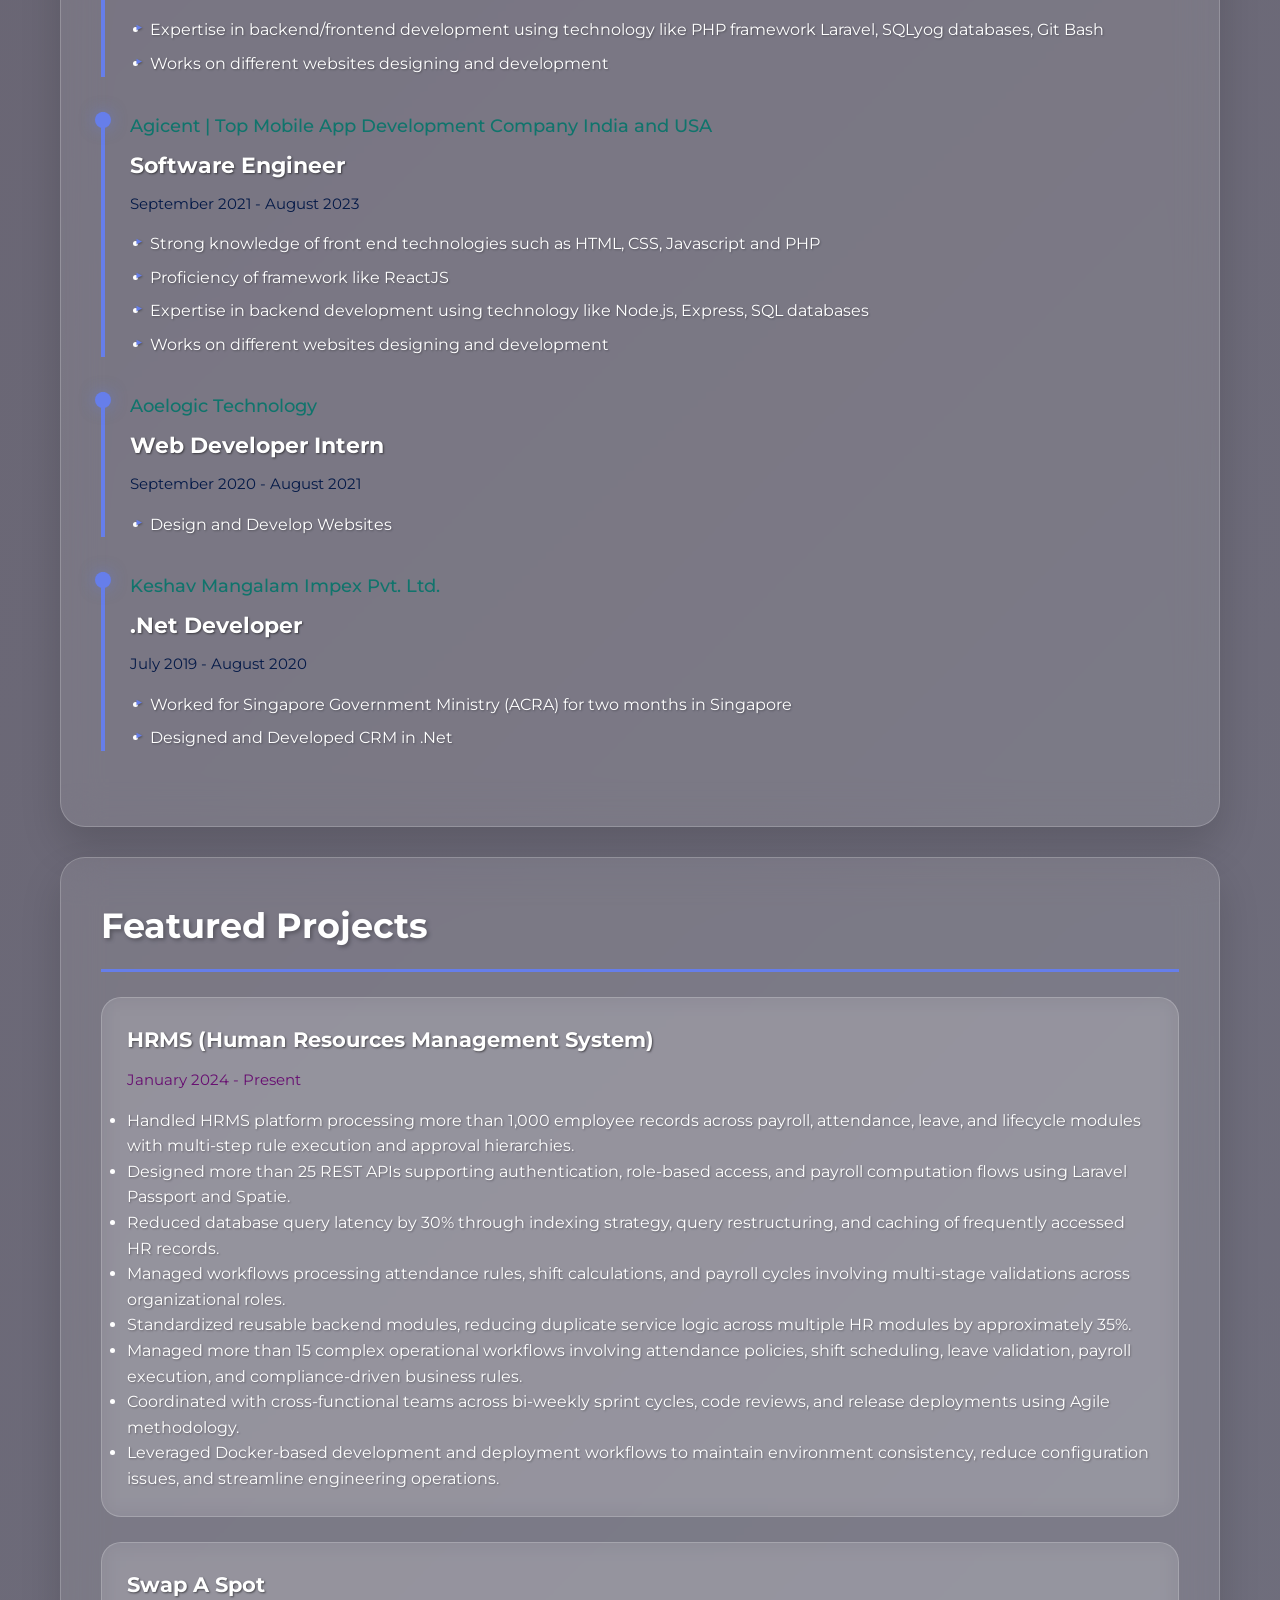
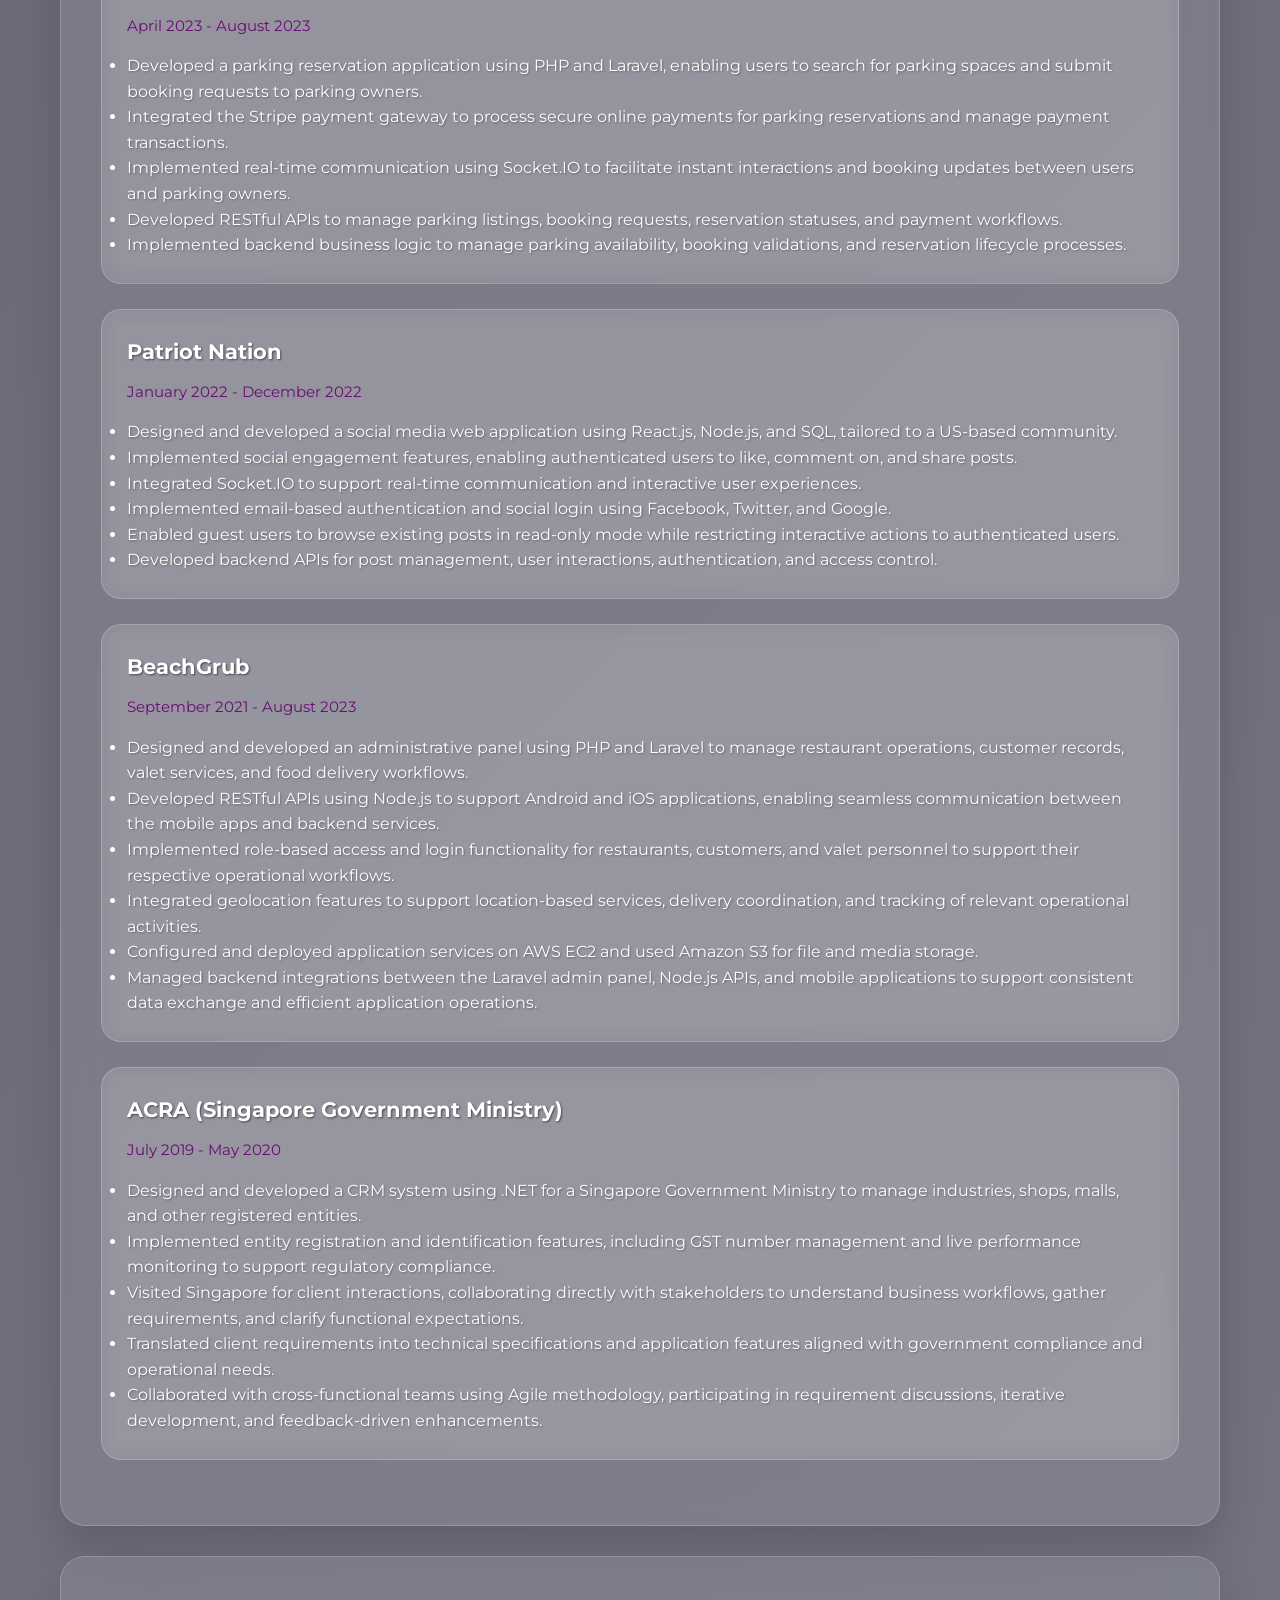
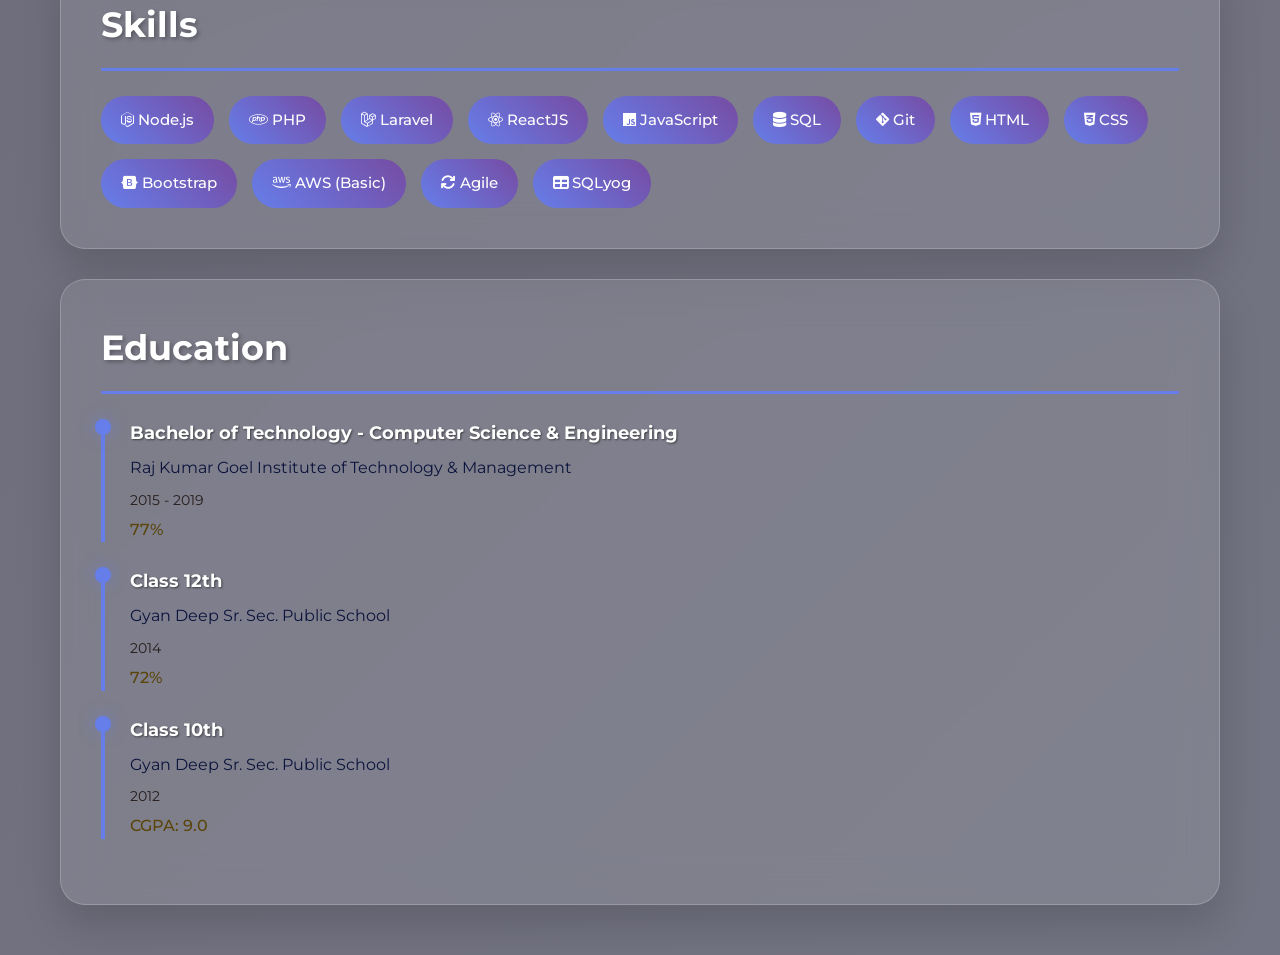
==== commit 2726c457: "Refactor project descriptions with detailed bullet points Updated project descriptions to include de" ====
--- a/index.html
+++ b/index.html
@@ -154,9 +154,13 @@
         <div class="project-title">Swap A Spot</div>
         <div class="project-duration">April 2023 - August 2023</div>
         <div class="project-description">
-          Developed a parking application API in Laravel that facilitates users to reserve parking spots by sending
-          booking requests to the owners. Integrated Stripe payment gateway and Socket.io for real-time communication
-          between users and owners.
+          <ul>
+            <li>Developed a parking reservation application using PHP and Laravel, enabling users to search for parking spaces and submit booking requests to parking owners.</li>
+            <li>Integrated the Stripe payment gateway to process secure online payments for parking reservations and manage payment transactions.</li>
+            <li>Implemented real-time communication using Socket.IO to facilitate instant interactions and booking updates between users and parking owners.</li>
+            <li>Developed RESTful APIs to manage parking listings, booking requests, reservation statuses, and payment workflows.</li>
+            <li>Implemented backend business logic to manage parking availability, booking validations, and reservation lifecycle processes.</li>
+          </ul>
         </div>
       </div>
 
@@ -164,8 +168,14 @@
         <div class="project-title">Patriot Nation</div>
         <div class="project-duration">January 2022 - December 2022</div>
         <div class="project-description">
-          Designed and developed a social media web application in ReactJS with API integration using Node.js and SQL
-          Database. Created a platform similar to Facebook and Instagram specifically for a US community.
+          <ul>
+            <li>Designed and developed a social media web application using React.js, Node.js, and SQL, tailored to a US-based community.</li>
+            <li>Implemented social engagement features, enabling authenticated users to like, comment on, and share posts.</li>
+            <li>Integrated Socket.IO to support real-time communication and interactive user experiences.</li>
+            <li>Implemented email-based authentication and social login using Facebook, Twitter, and Google.</li>
+            <li>Enabled guest users to browse existing posts in read-only mode while restricting interactive actions to authenticated users.</li>
+            <li>Developed backend APIs for post management, user interactions, authentication, and access control.</li>
+          </ul>
         </div>
       </div>
 
@@ -173,8 +183,14 @@
         <div class="project-title">BeachGrub</div>
         <div class="project-duration">September 2021 - August 2023</div>
         <div class="project-description">
-          Designed and developed the Admin Panel in Laravel. Created a comprehensive CRM system to handle data
-          management for restaurants, valet services, and customers.
+          <ul>
+            <li>Designed and developed an administrative panel using PHP and Laravel to manage restaurant operations, customer records, valet services, and food delivery workflows.</li>
+            <li>Developed RESTful APIs using Node.js to support Android and iOS applications, enabling seamless communication between the mobile apps and backend services.</li>
+            <li>Implemented role-based access and login functionality for restaurants, customers, and valet personnel to support their respective operational workflows.</li>
+            <li>Integrated geolocation features to support location-based services, delivery coordination, and tracking of relevant operational activities.</li>
+            <li>Configured and deployed application services on AWS EC2 and used Amazon S3 for file and media storage.</li>
+            <li>Managed backend integrations between the Laravel admin panel, Node.js APIs, and mobile applications to support consistent data exchange and efficient application operations.</li>
+          </ul>
         </div>
       </div>
 
@@ -182,9 +198,13 @@
         <div class="project-title">ACRA (Singapore Government Ministry)</div>
         <div class="project-duration">July 2019 - May 2020</div>
         <div class="project-description">
-          Designed and developed a CRM system in .Net for Singapore Government Ministry. The system manages industries,
-          shops, malls, and other entities, providing entity numbers (GST Numbers) and tracking live performance for
-          compliance monitoring.
+          <ul>
+            <li>Designed and developed a CRM system using .NET for a Singapore Government Ministry to manage industries, shops, malls, and other registered entities.</li>
+            <li>Implemented entity registration and identification features, including GST number management and live performance monitoring to support regulatory compliance.</li>
+            <li>Visited Singapore for client interactions, collaborating directly with stakeholders to understand business workflows, gather requirements, and clarify functional expectations.</li>
+            <li>Translated client requirements into technical specifications and application features aligned with government compliance and operational needs.</li>
+            <li>Collaborated with cross-functional teams using Agile methodology, participating in requirement discussions, iterative development, and feedback-driven enhancements.</li>
+          </ul>
         </div>
       </div>
     </section>
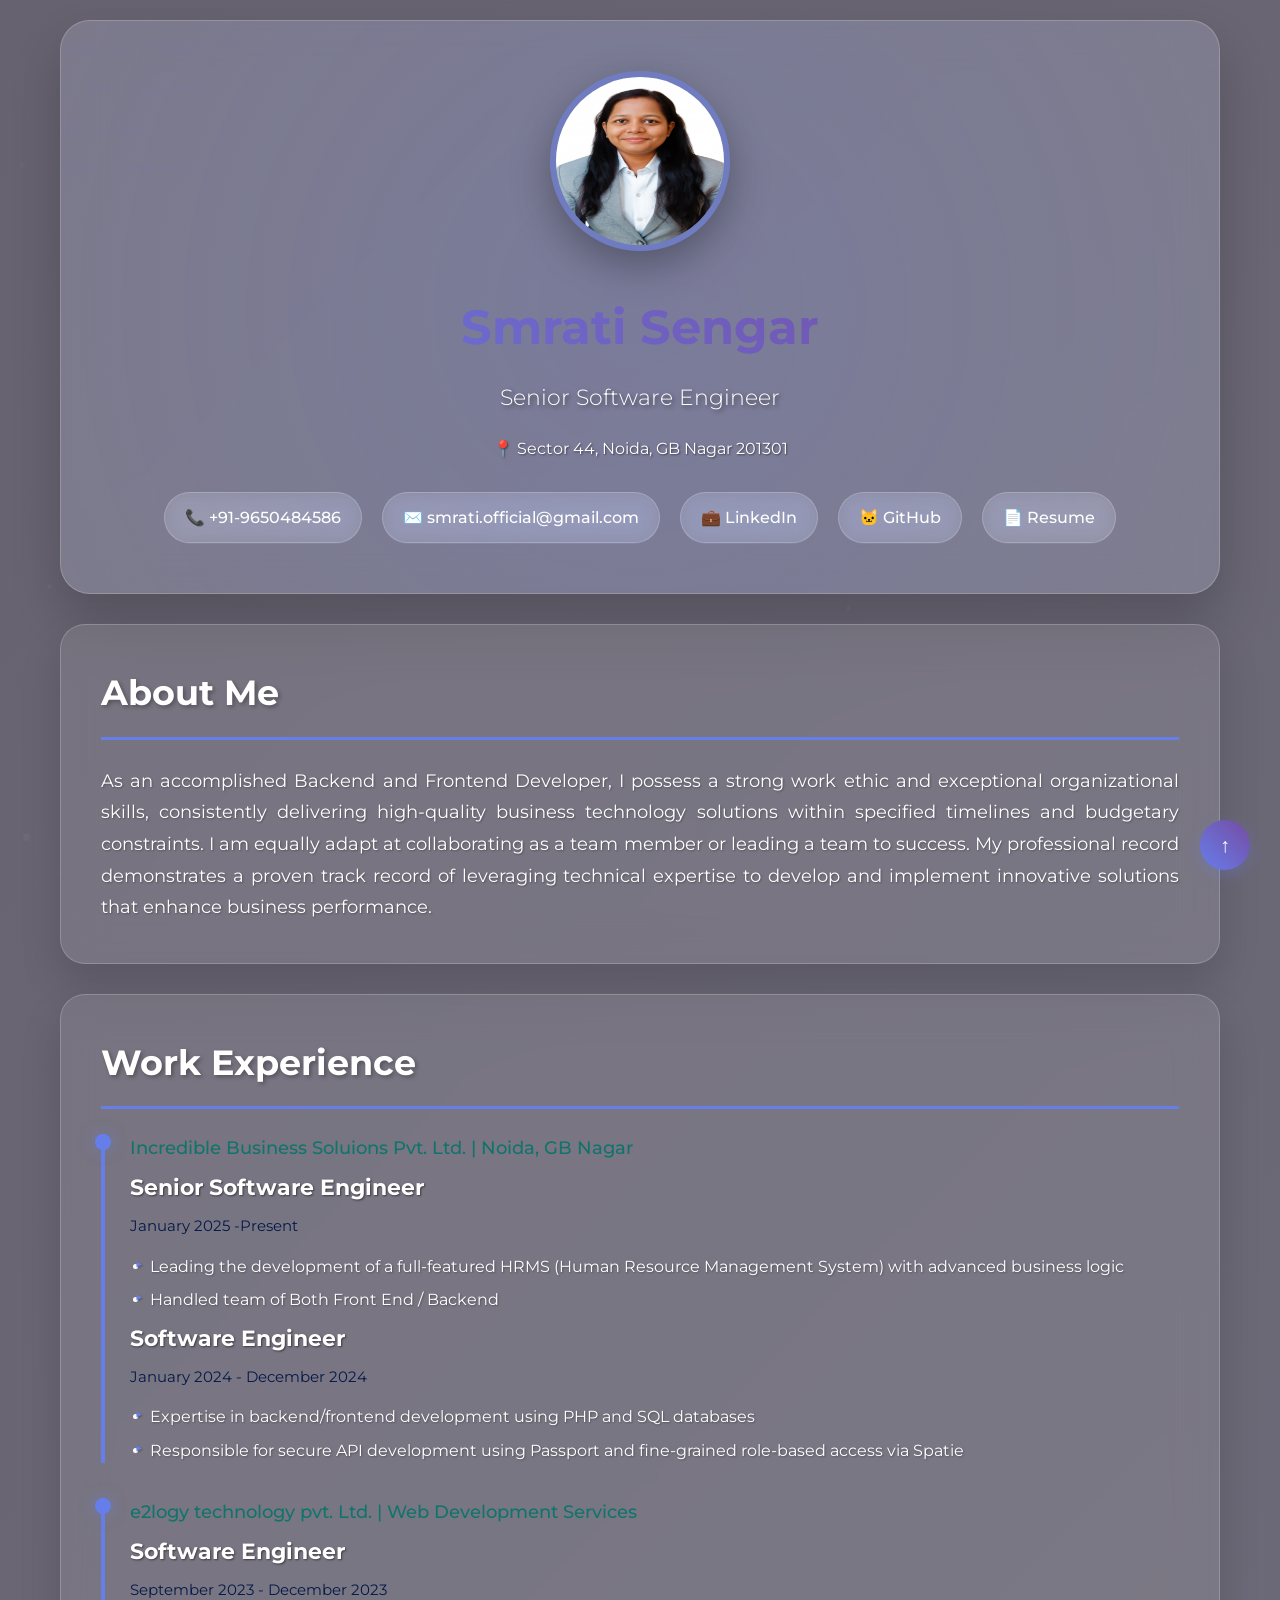
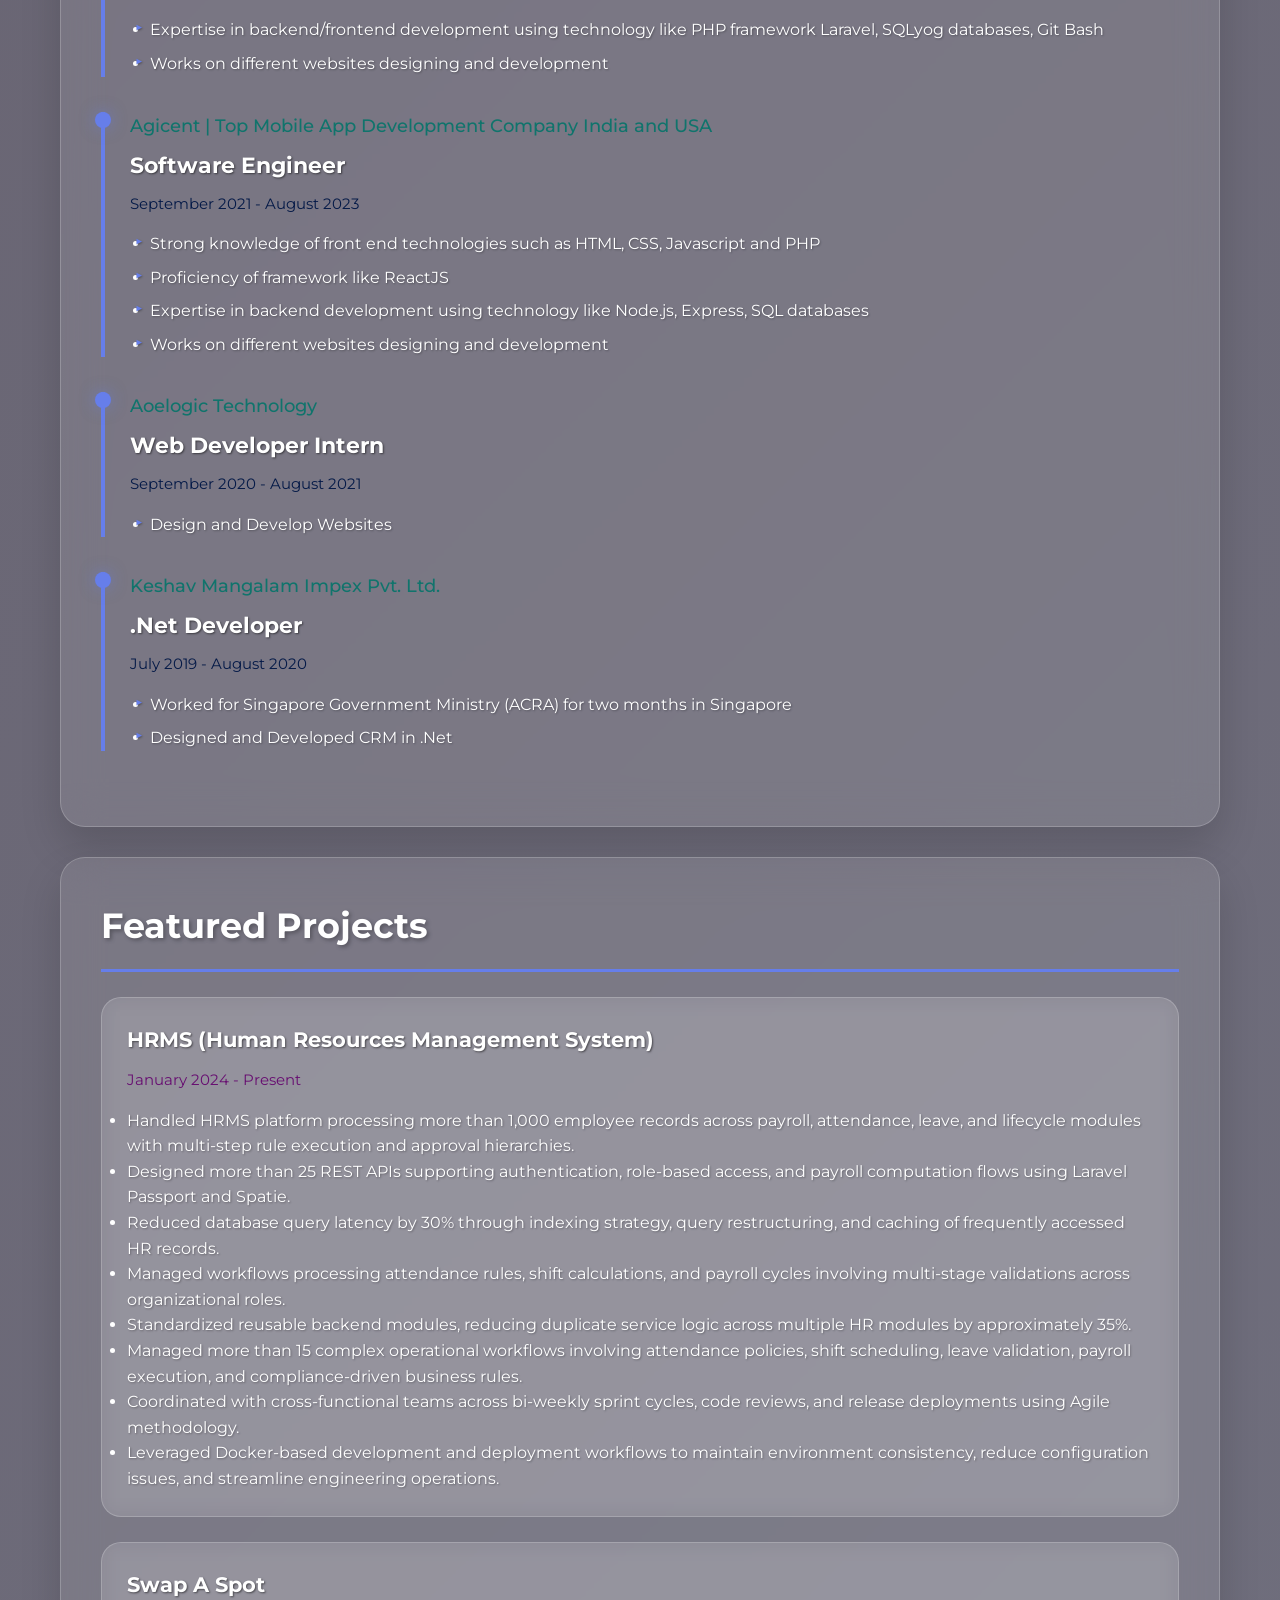
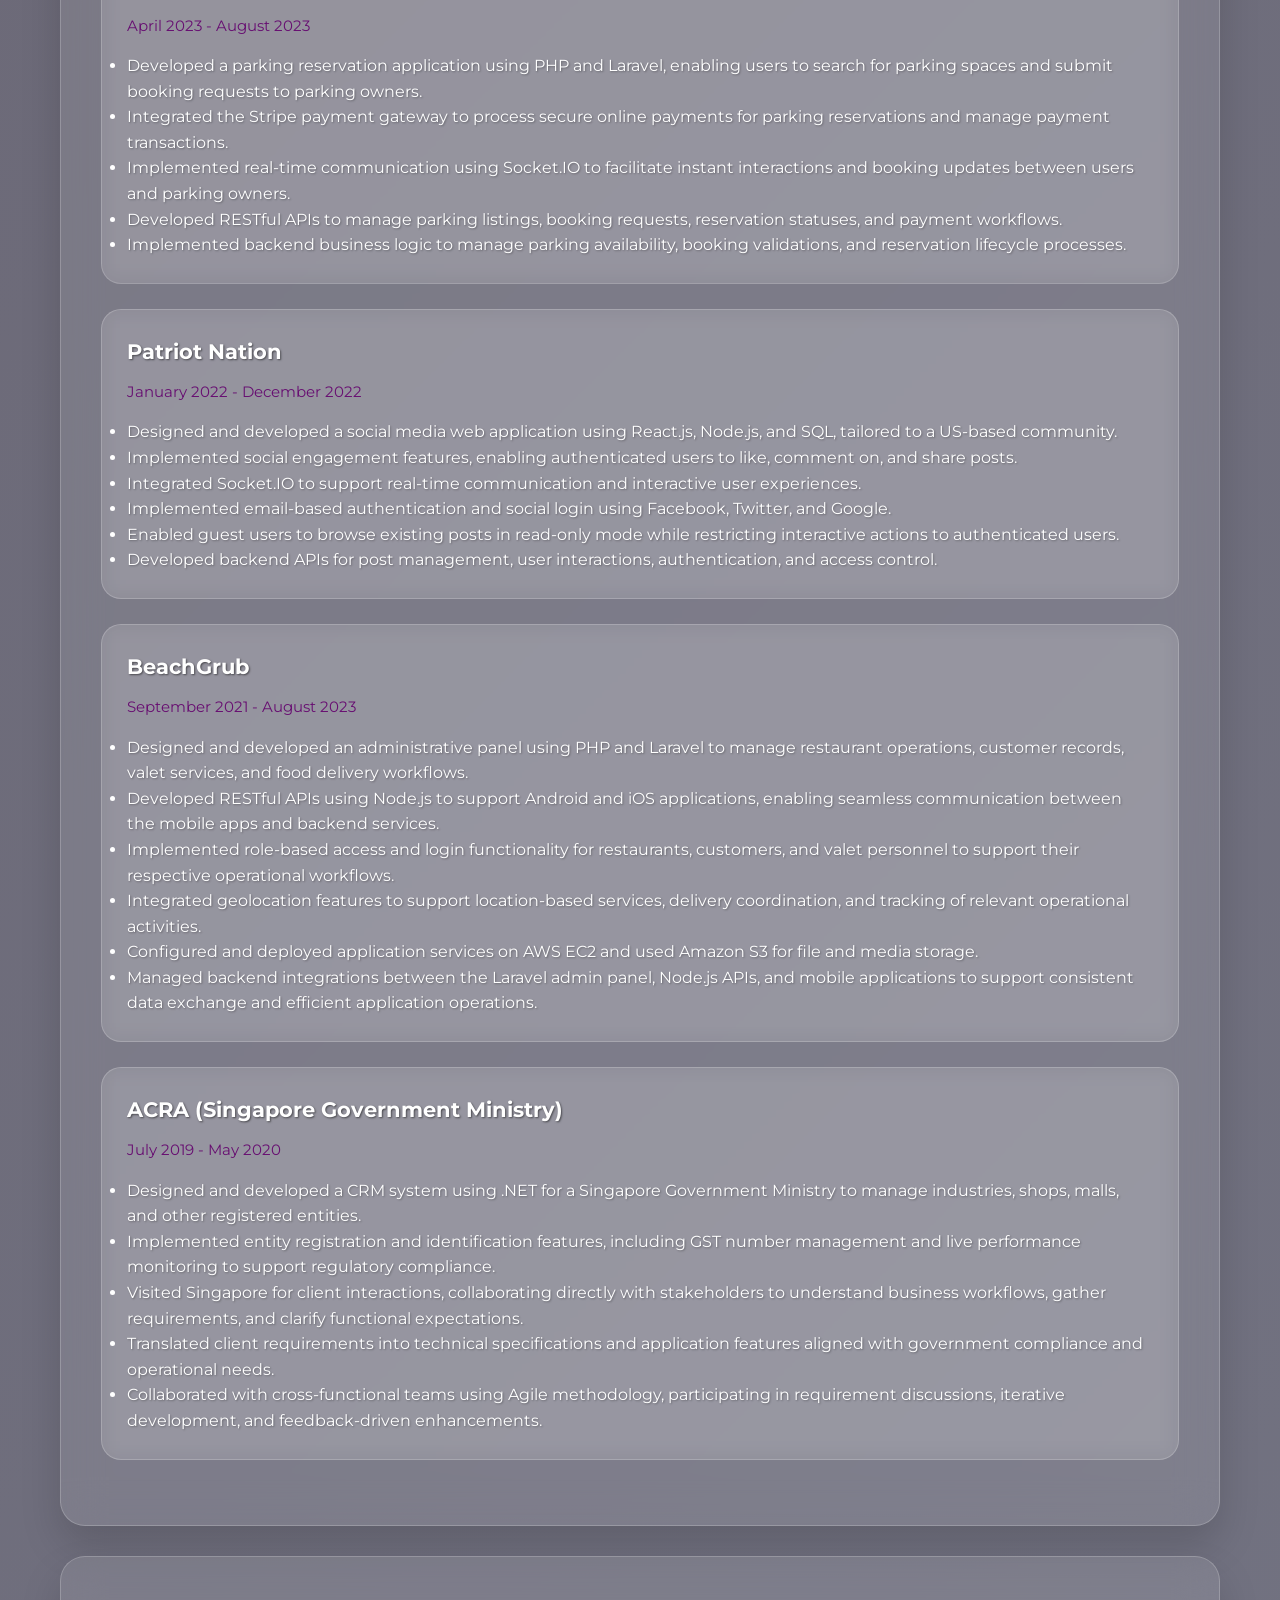
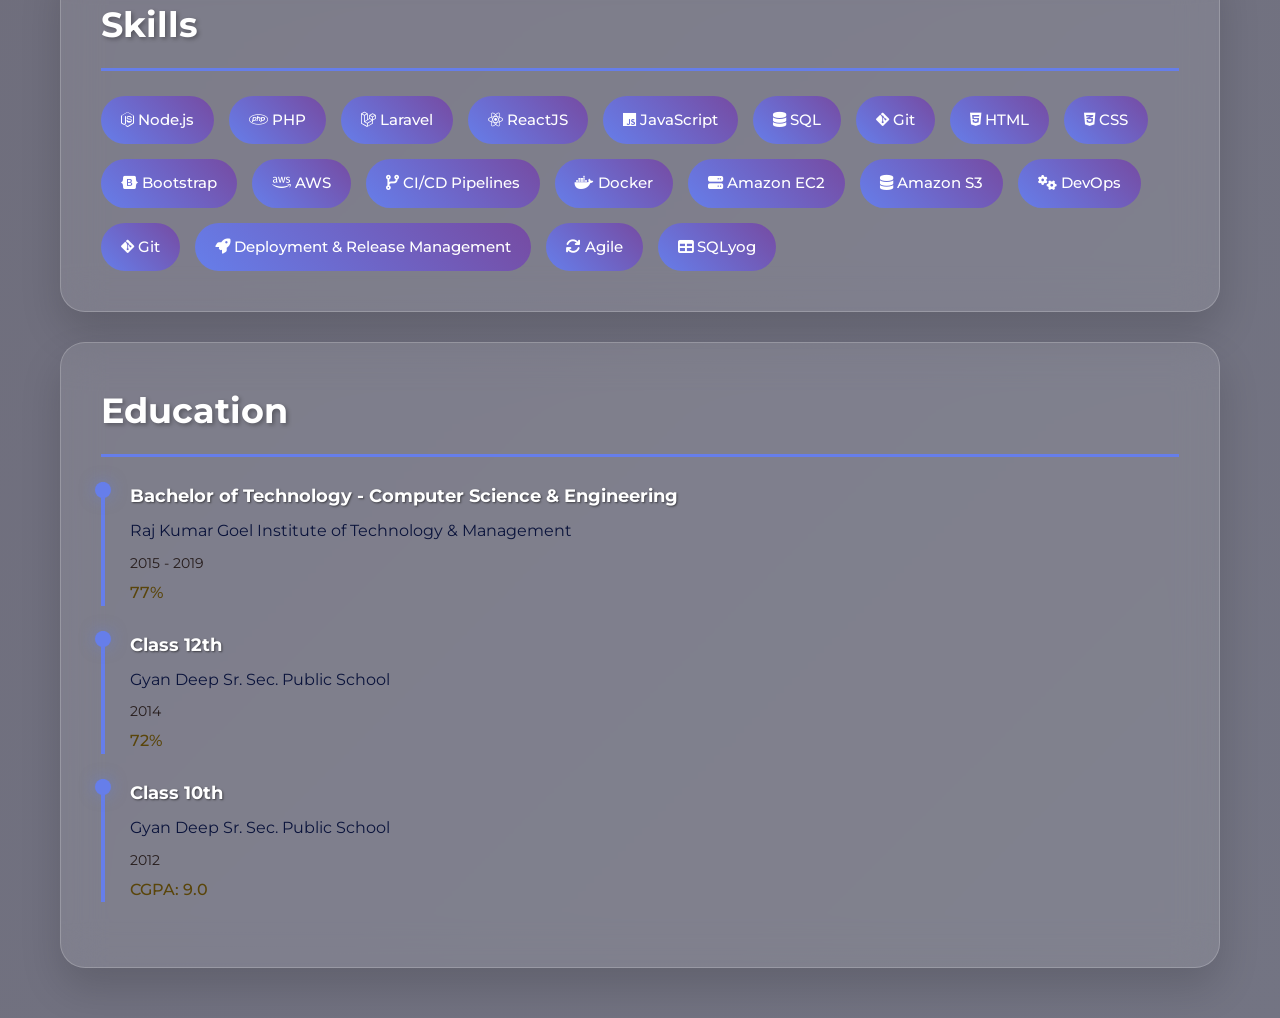
==== commit 6a563123: "Enhance skill tags in index.html Updated skill tags to include additional technologies and removed '" ====
--- a/index.html
+++ b/index.html
@@ -222,7 +222,14 @@
         <span class="skill-tag"><i class="fab fa-html5"></i> HTML</span>
         <span class="skill-tag"><i class="fab fa-css3-alt"></i> CSS</span>
         <span class="skill-tag"><i class="fab fa-bootstrap"></i> Bootstrap</span>
-        <span class="skill-tag"><i class="fab fa-aws"></i> AWS (Basic)</span>
+        <span class="skill-tag"><i class="fab fa-aws"></i> AWS</span>
+        <span class="skill-tag"><i class="fas fa-code-branch"></i> CI/CD Pipelines</span>
+        <span class="skill-tag"><i class="fab fa-docker"></i> Docker</span>
+        <span class="skill-tag"><i class="fas fa-server"></i> Amazon EC2</span>
+        <span class="skill-tag"><i class="fas fa-database"></i> Amazon S3</span>
+        <span class="skill-tag"><i class="fas fa-cogs"></i> DevOps</span>
+        <span class="skill-tag"><i class="fab fa-git-alt"></i> Git</span>
+        <span class="skill-tag"><i class="fas fa-rocket"></i> Deployment & Release Management</span>
         <span class="skill-tag"><i class="fas fa-sync"></i> Agile</span>
         <span class="skill-tag"><i class="fas fa-table"></i> SQLyog</span>
       </div>
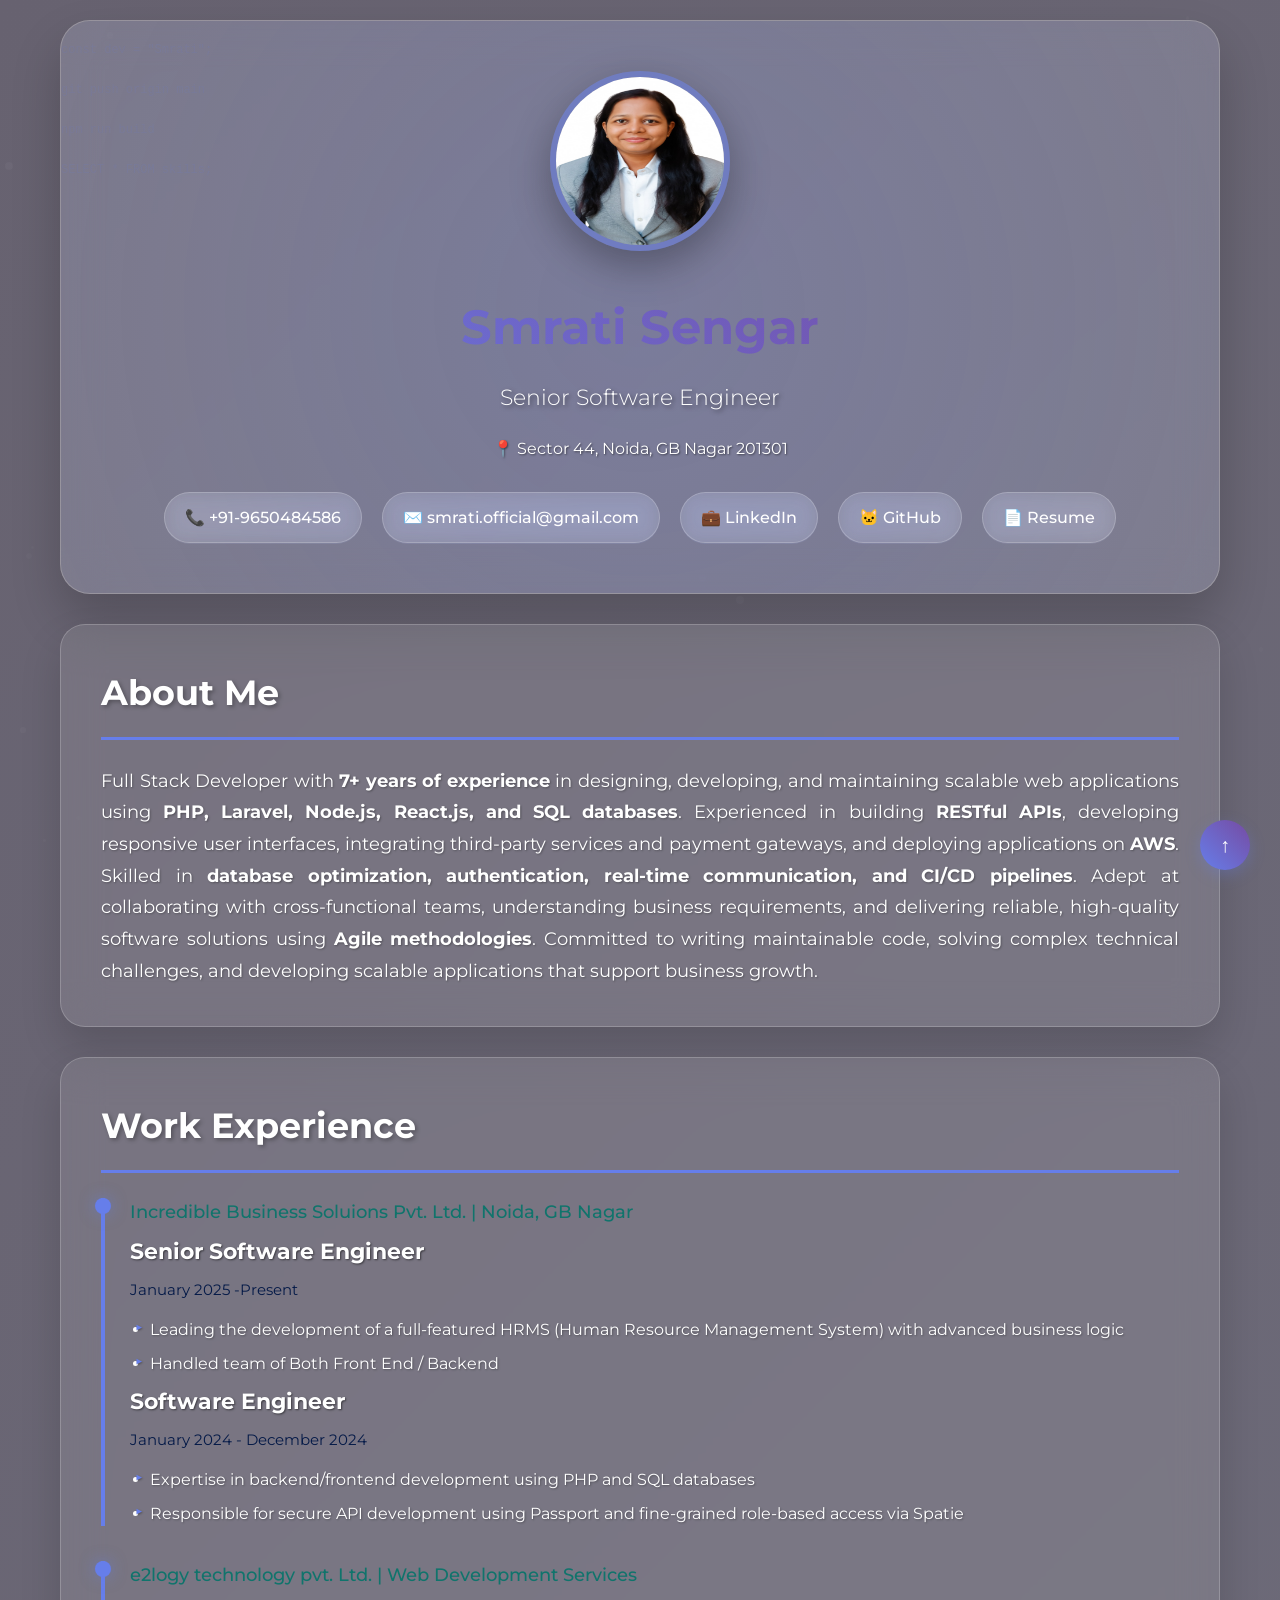
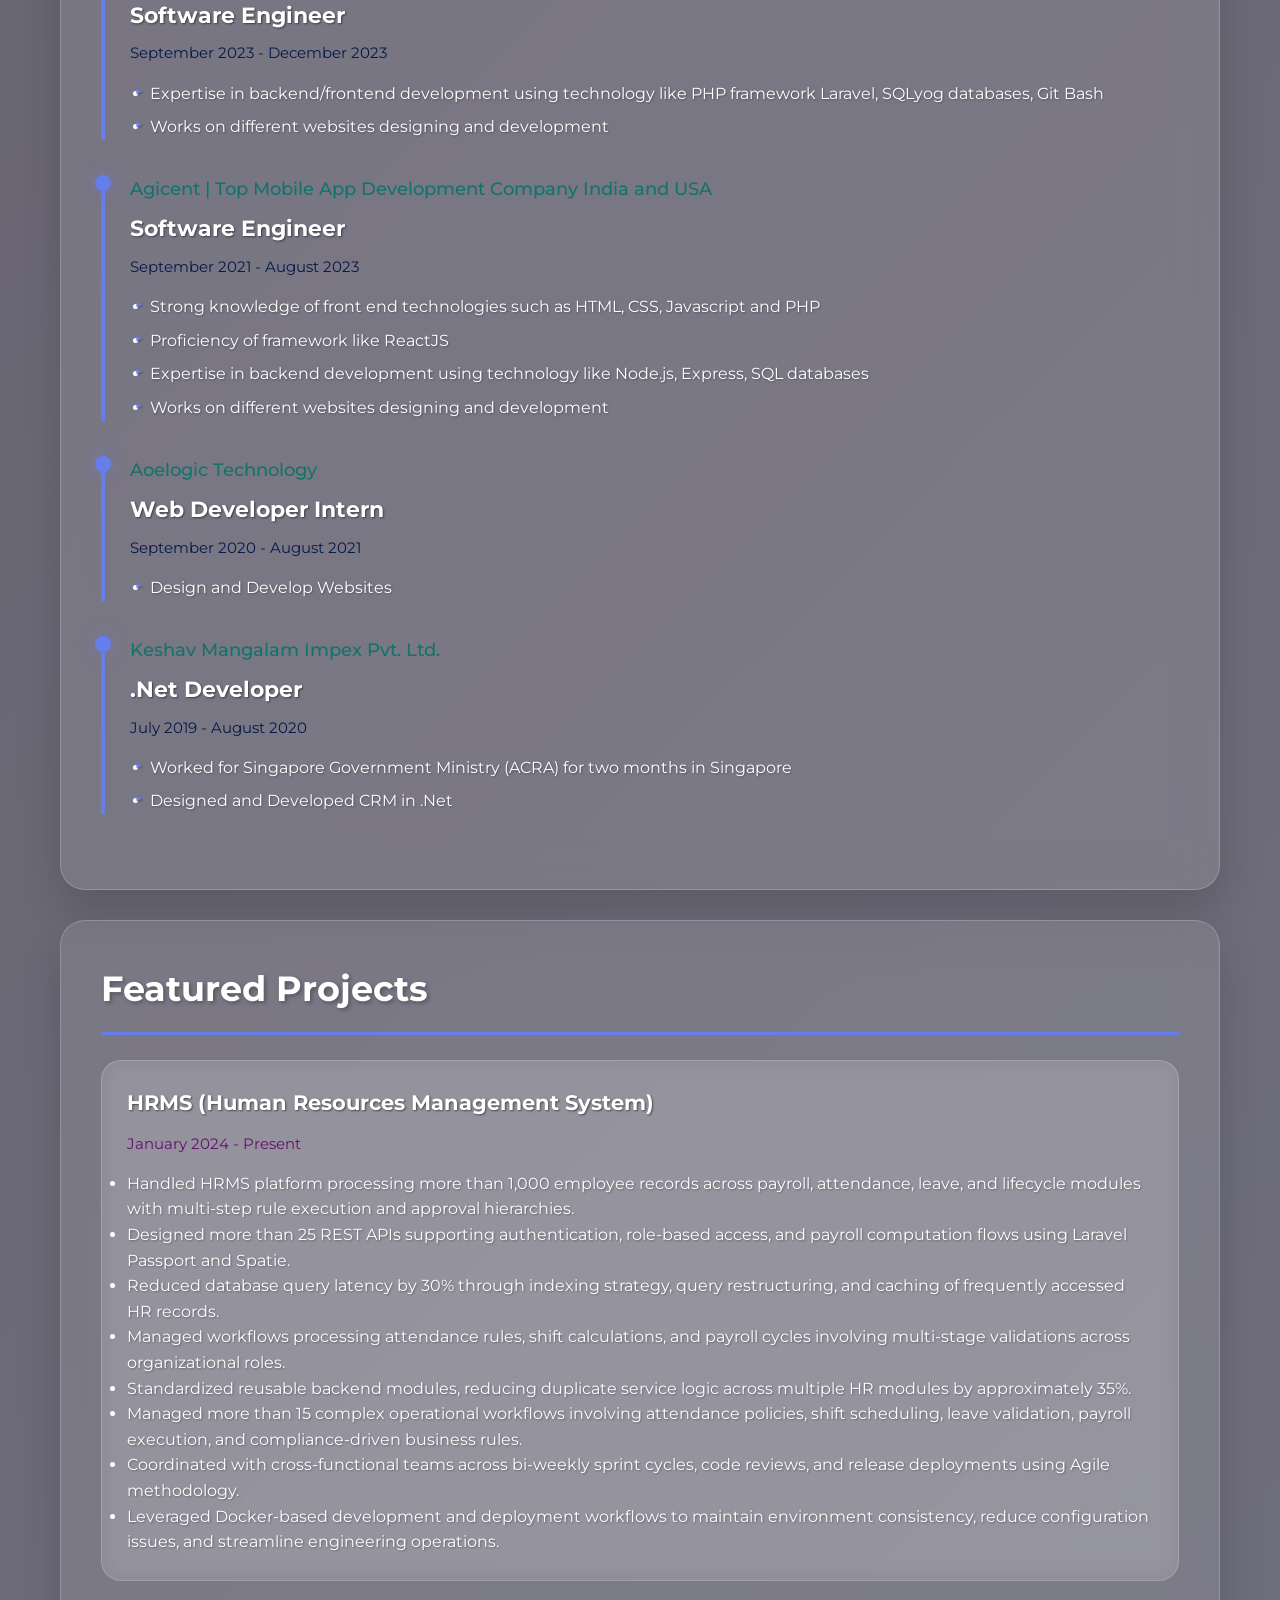
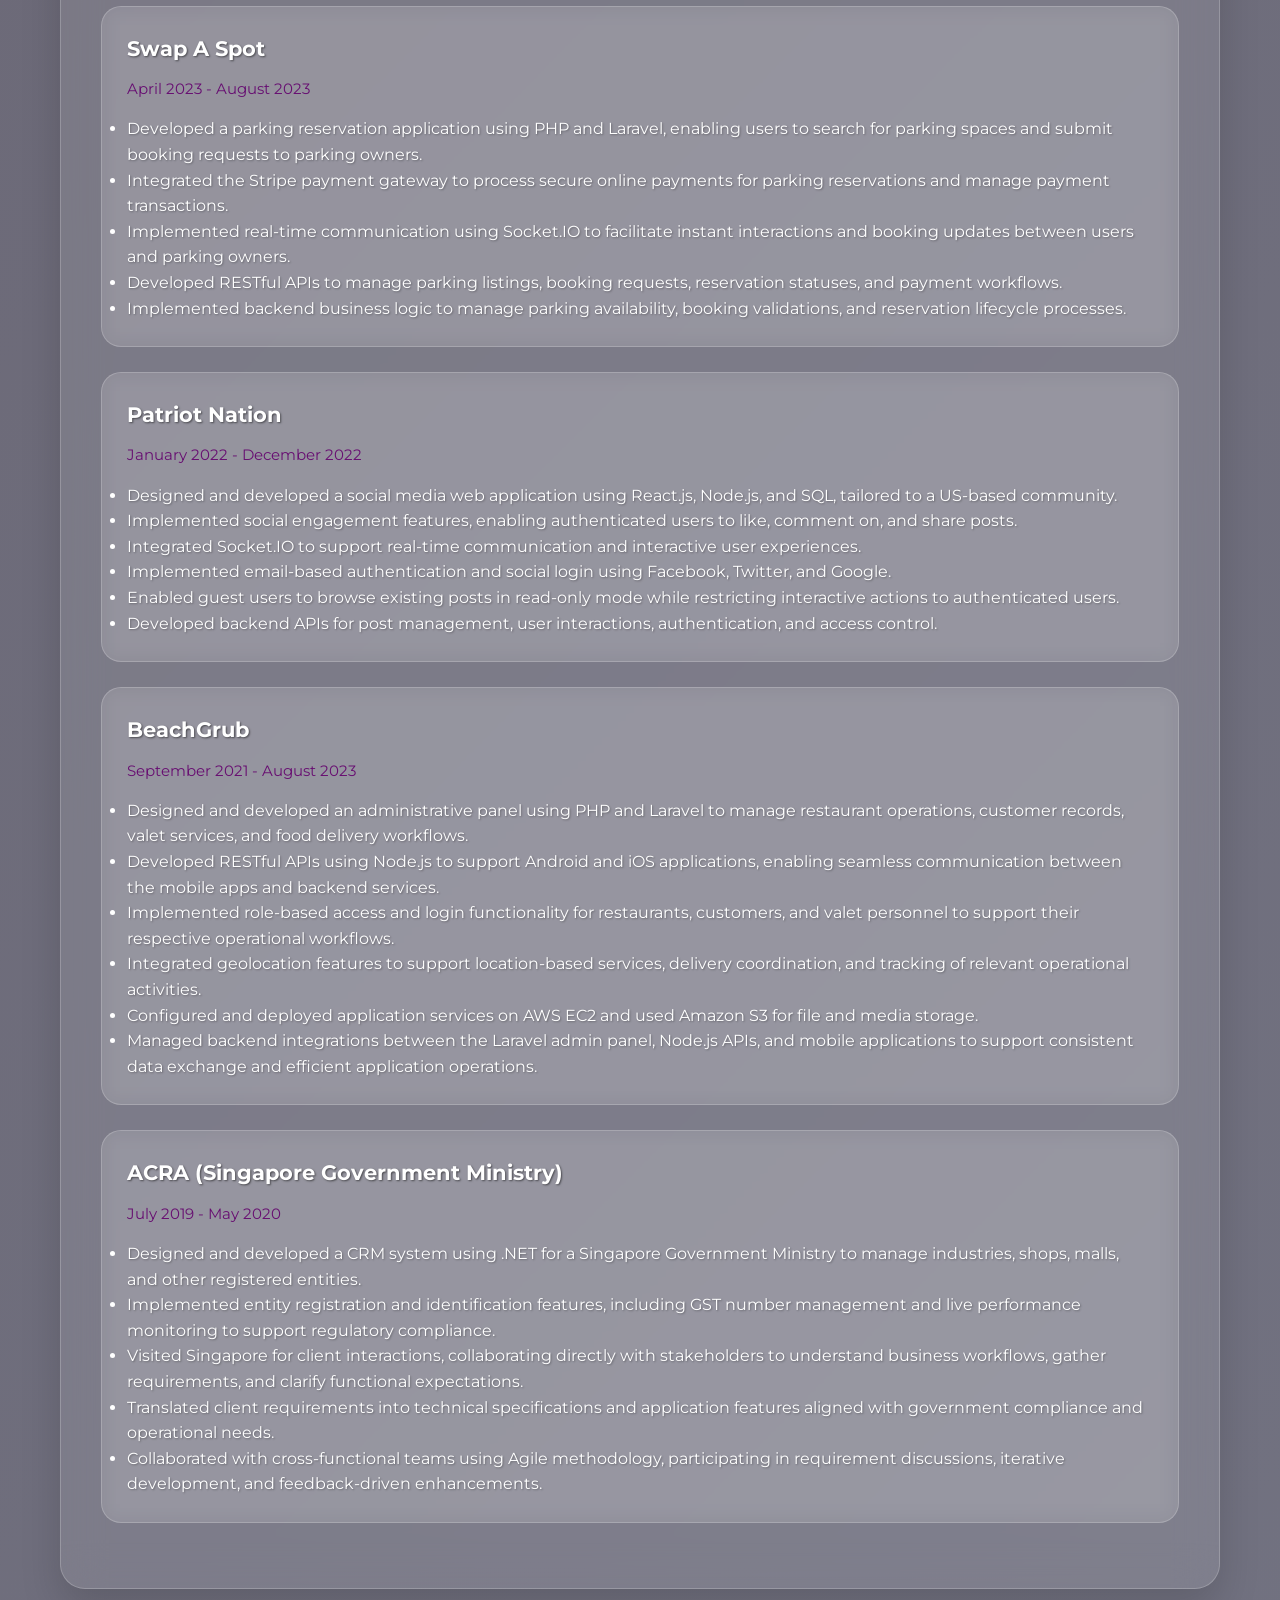
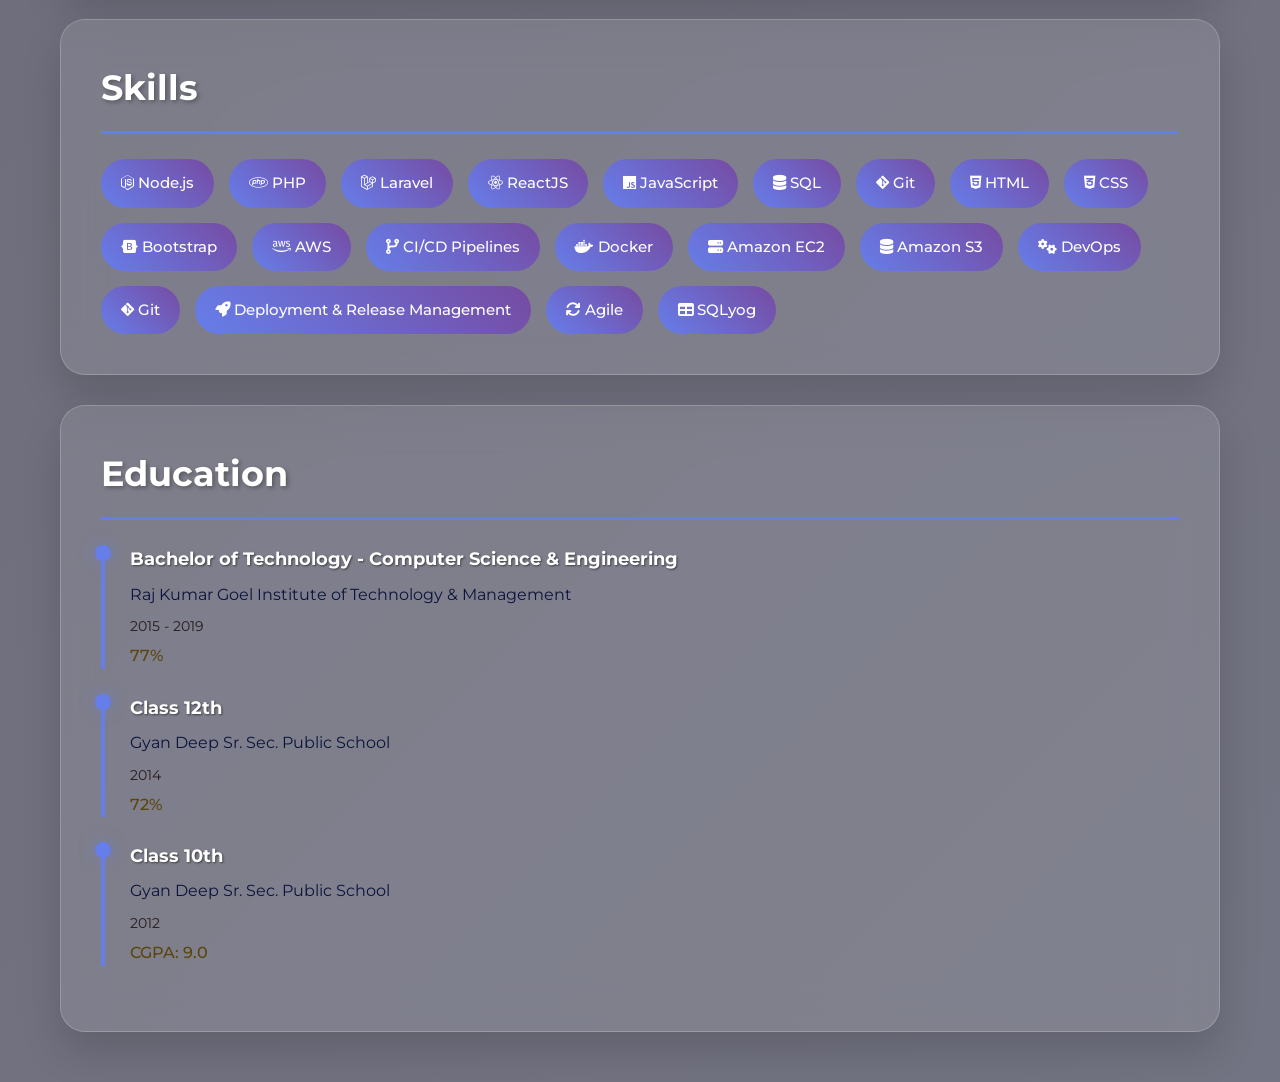
==== commit d7142a2b: "Revise About Me section in index.html" ====
--- a/index.html
+++ b/index.html
@@ -47,11 +47,7 @@
     <section class="section">
       <h2>About Me</h2>
       <p class="about-text">
-        As an accomplished Backend and Frontend Developer, I possess a strong work ethic and exceptional organizational
-        skills, consistently delivering high-quality business technology solutions within specified timelines and
-        budgetary constraints. I am equally adapt at collaborating as a team member or leading a team to success. My
-        professional record demonstrates a proven track record of leveraging technical expertise to develop and
-        implement innovative solutions that enhance business performance.
+        Full Stack Developer with <strong>7+ years of experience</strong> in designing, developing, and maintaining scalable web applications using <strong>PHP, Laravel, Node.js, React.js, and SQL databases</strong>. Experienced in building <strong>RESTful APIs</strong>, developing responsive user interfaces, integrating third-party services and payment gateways, and deploying applications on <strong>AWS</strong>. Skilled in <strong>database optimization, authentication, real-time communication, and CI/CD pipelines</strong>. Adept at collaborating with cross-functional teams, understanding business requirements, and delivering reliable, high-quality software solutions using <strong>Agile methodologies</strong>. Committed to writing maintainable code, solving complex technical challenges, and developing scalable applications that support business growth.
       </p>
     </section>
 
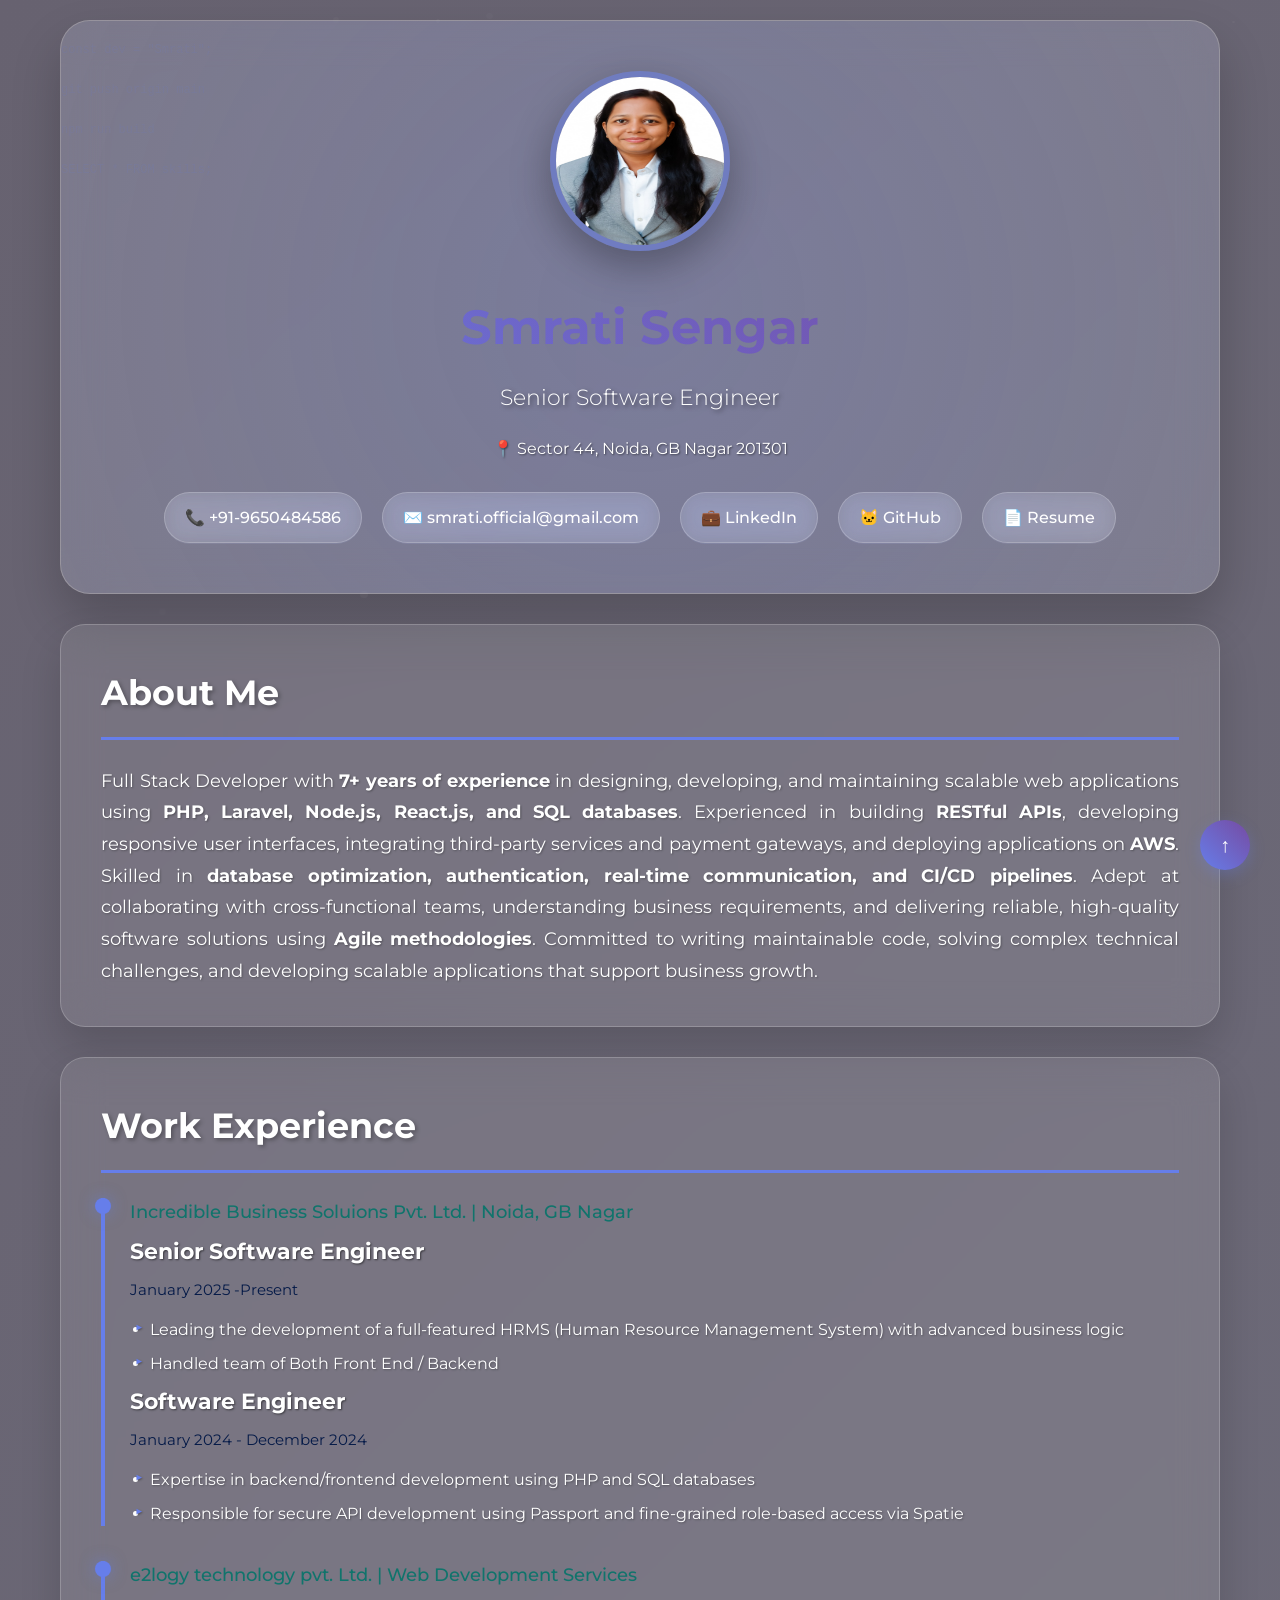
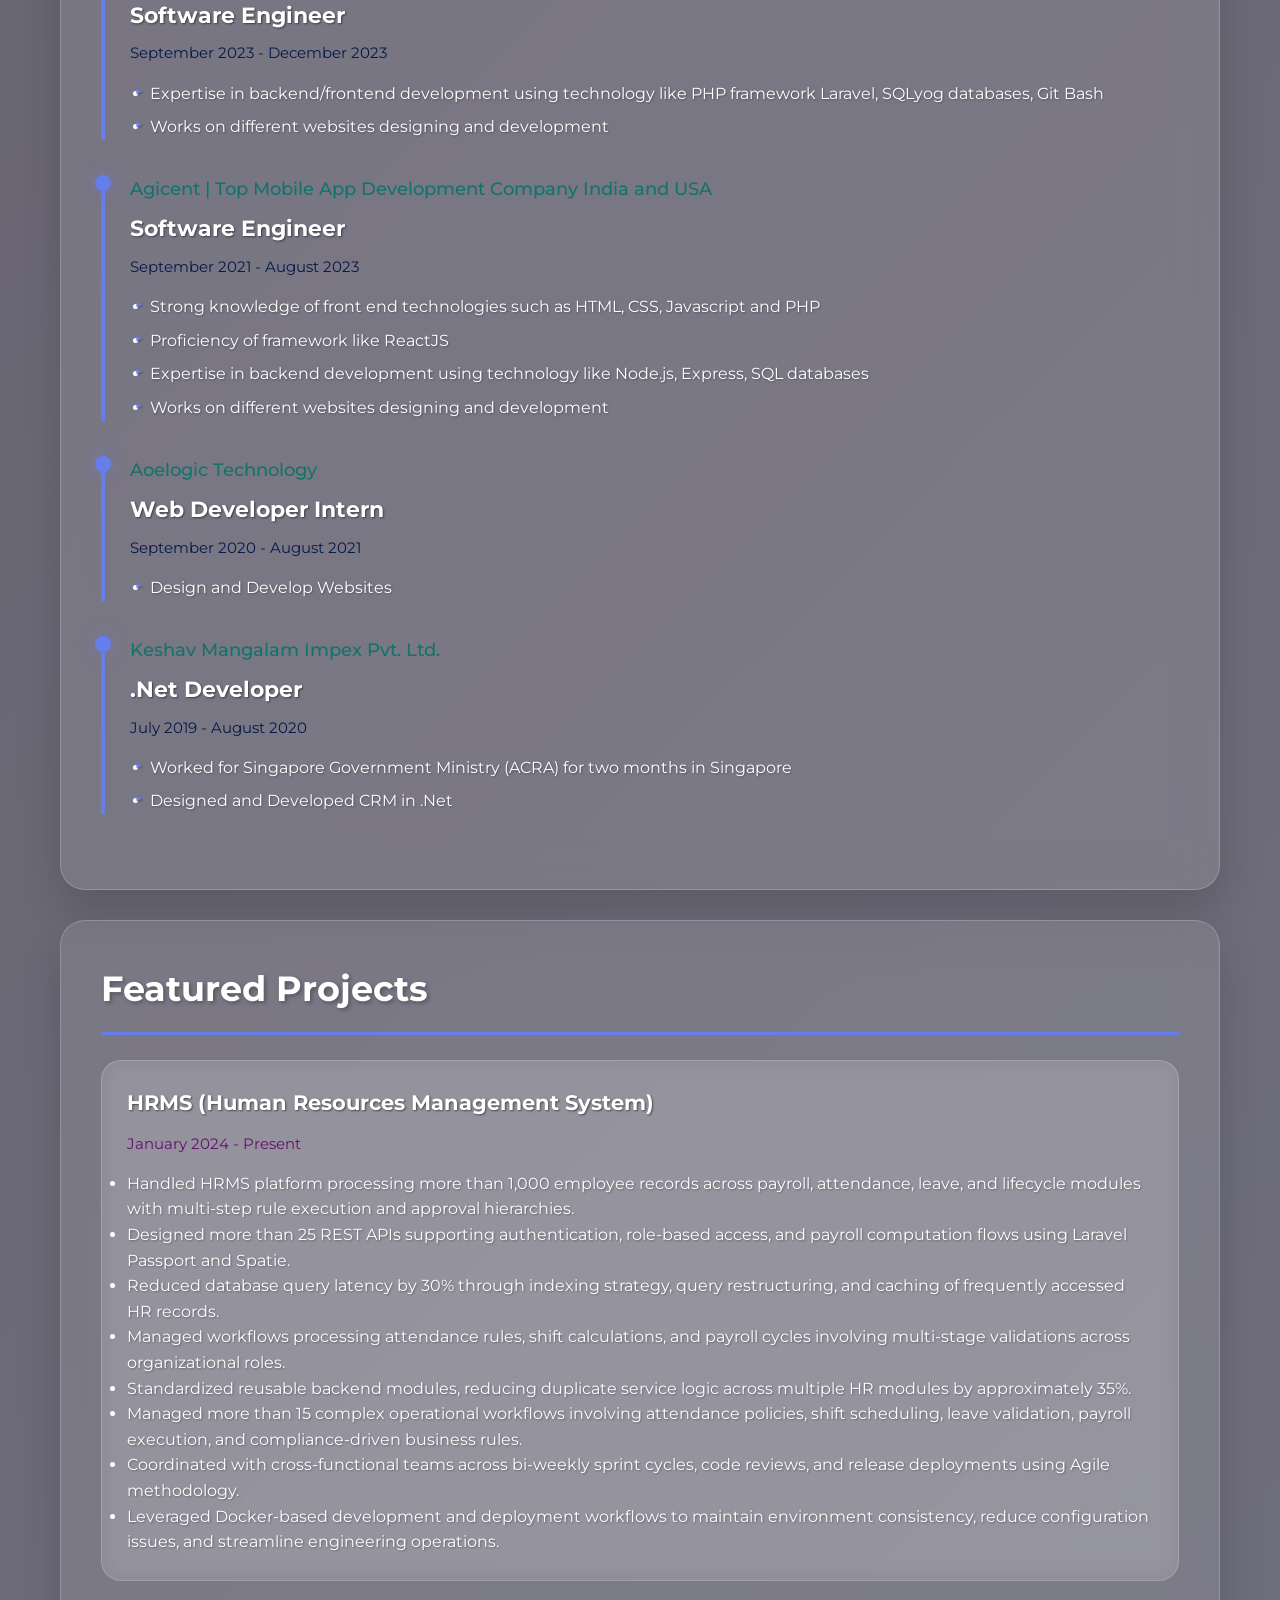
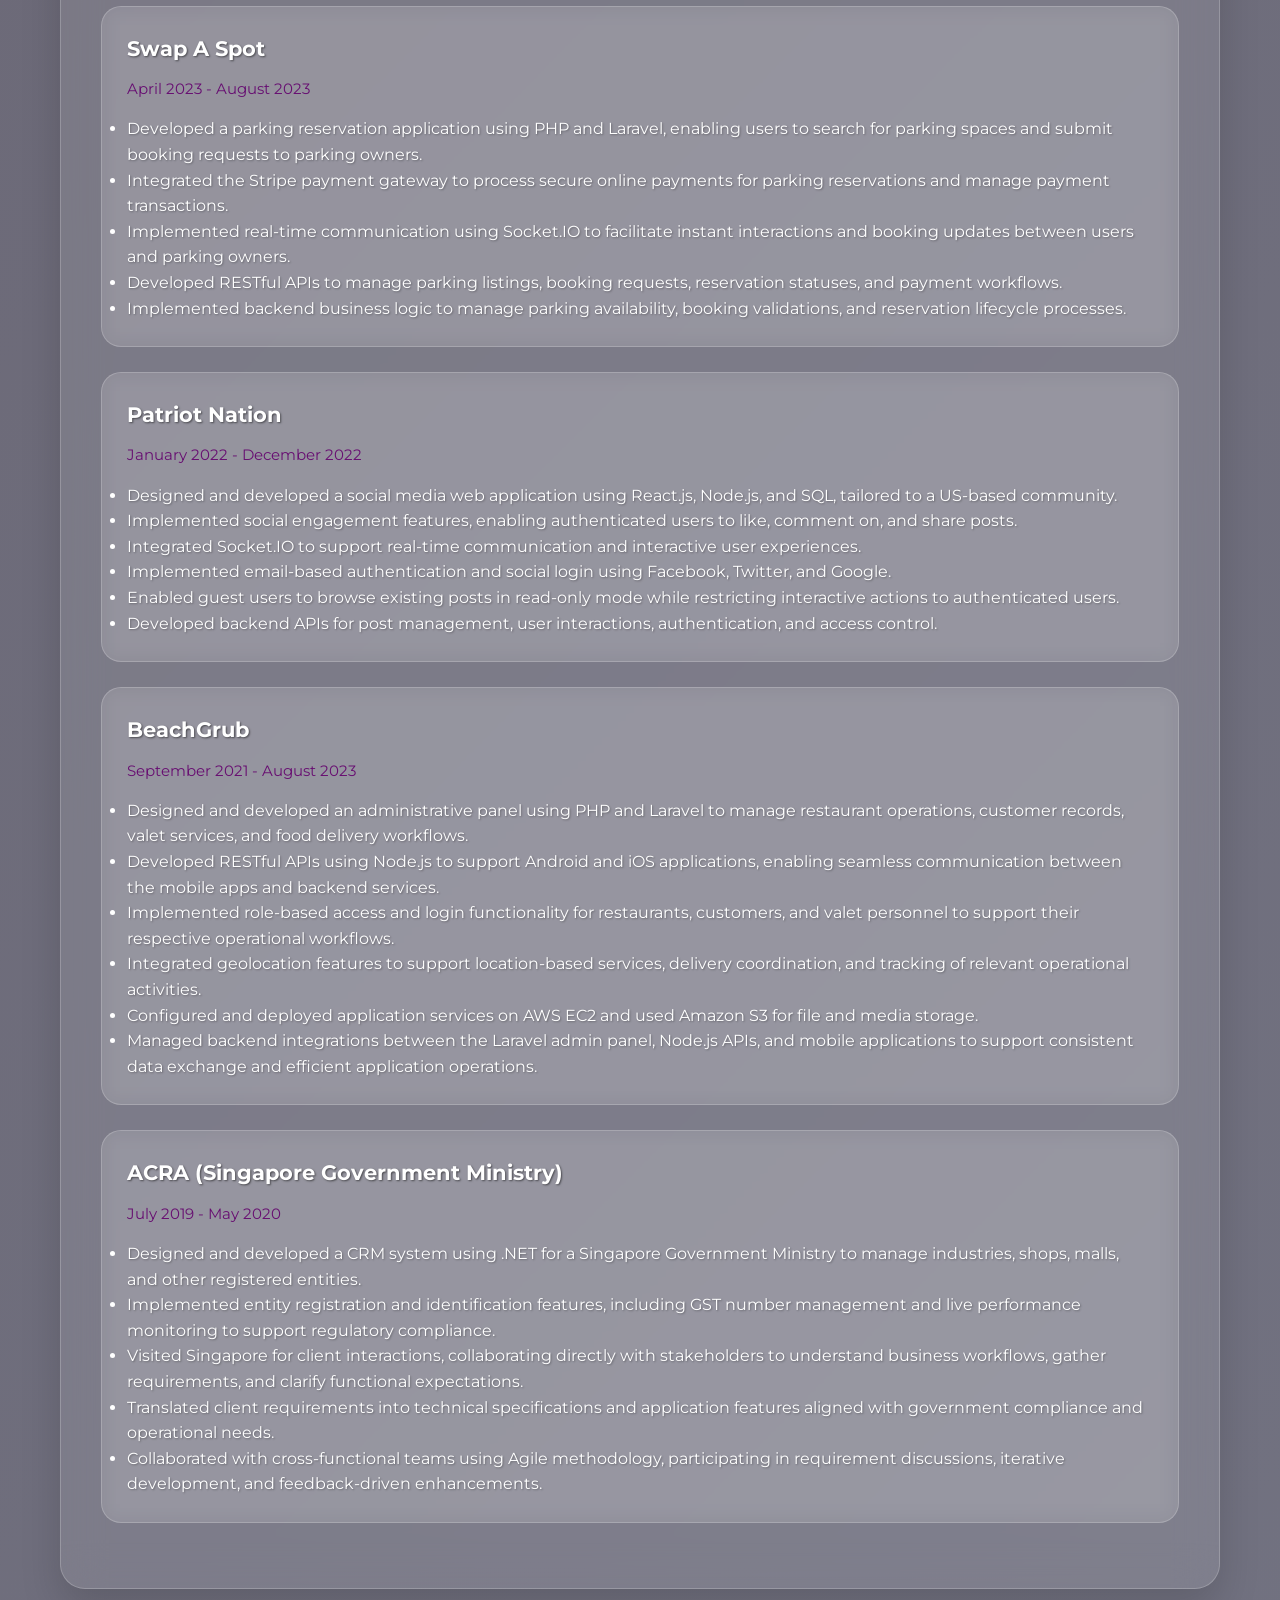
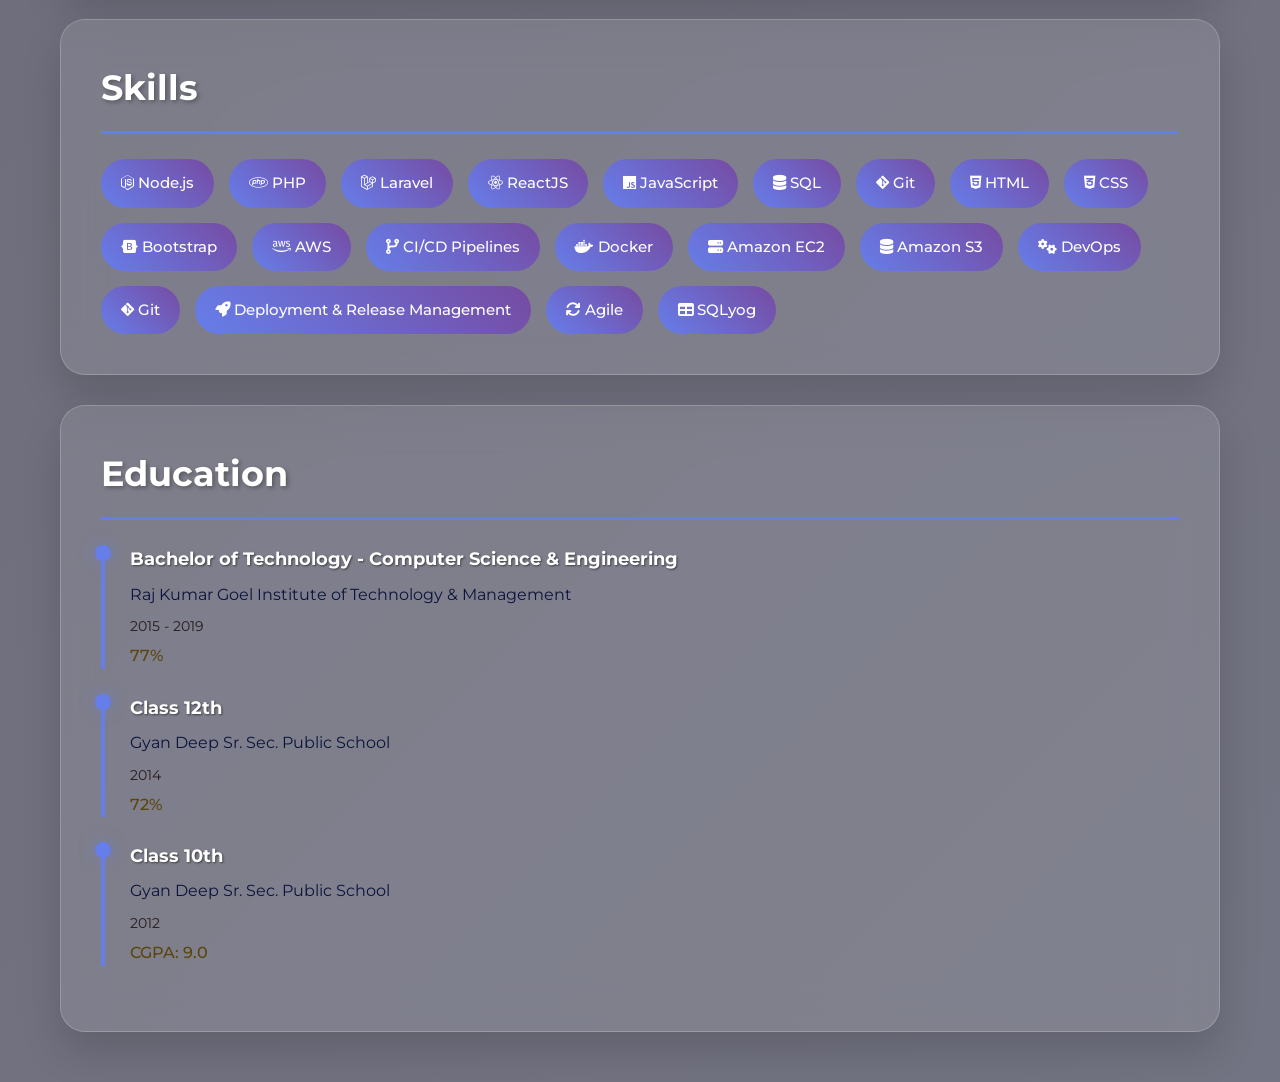
==== commit 599c9733: "Change resume link to relative path Updated the resume link to use a relative path." ====
--- a/index.html
+++ b/index.html
@@ -39,7 +39,12 @@
             class="contact-item">💼 LinkedIn</a>
           <a href="https://github.com/smrati123" target="_blank" rel="noopener noreferrer" class="contact-item">🐱
             GitHub</a>
-          <a href="SmratiSengar.pdf" target="_blank" rel="noopener noreferrer" class="contact-item">📄 Resume</a>
+<a href="./SmratiSengar.pdf"
+   target="_blank"
+   rel="noopener noreferrer"
+   class="contact-item">
+   📄 Resume
+</a>
         </div>
       </div>
     </header>
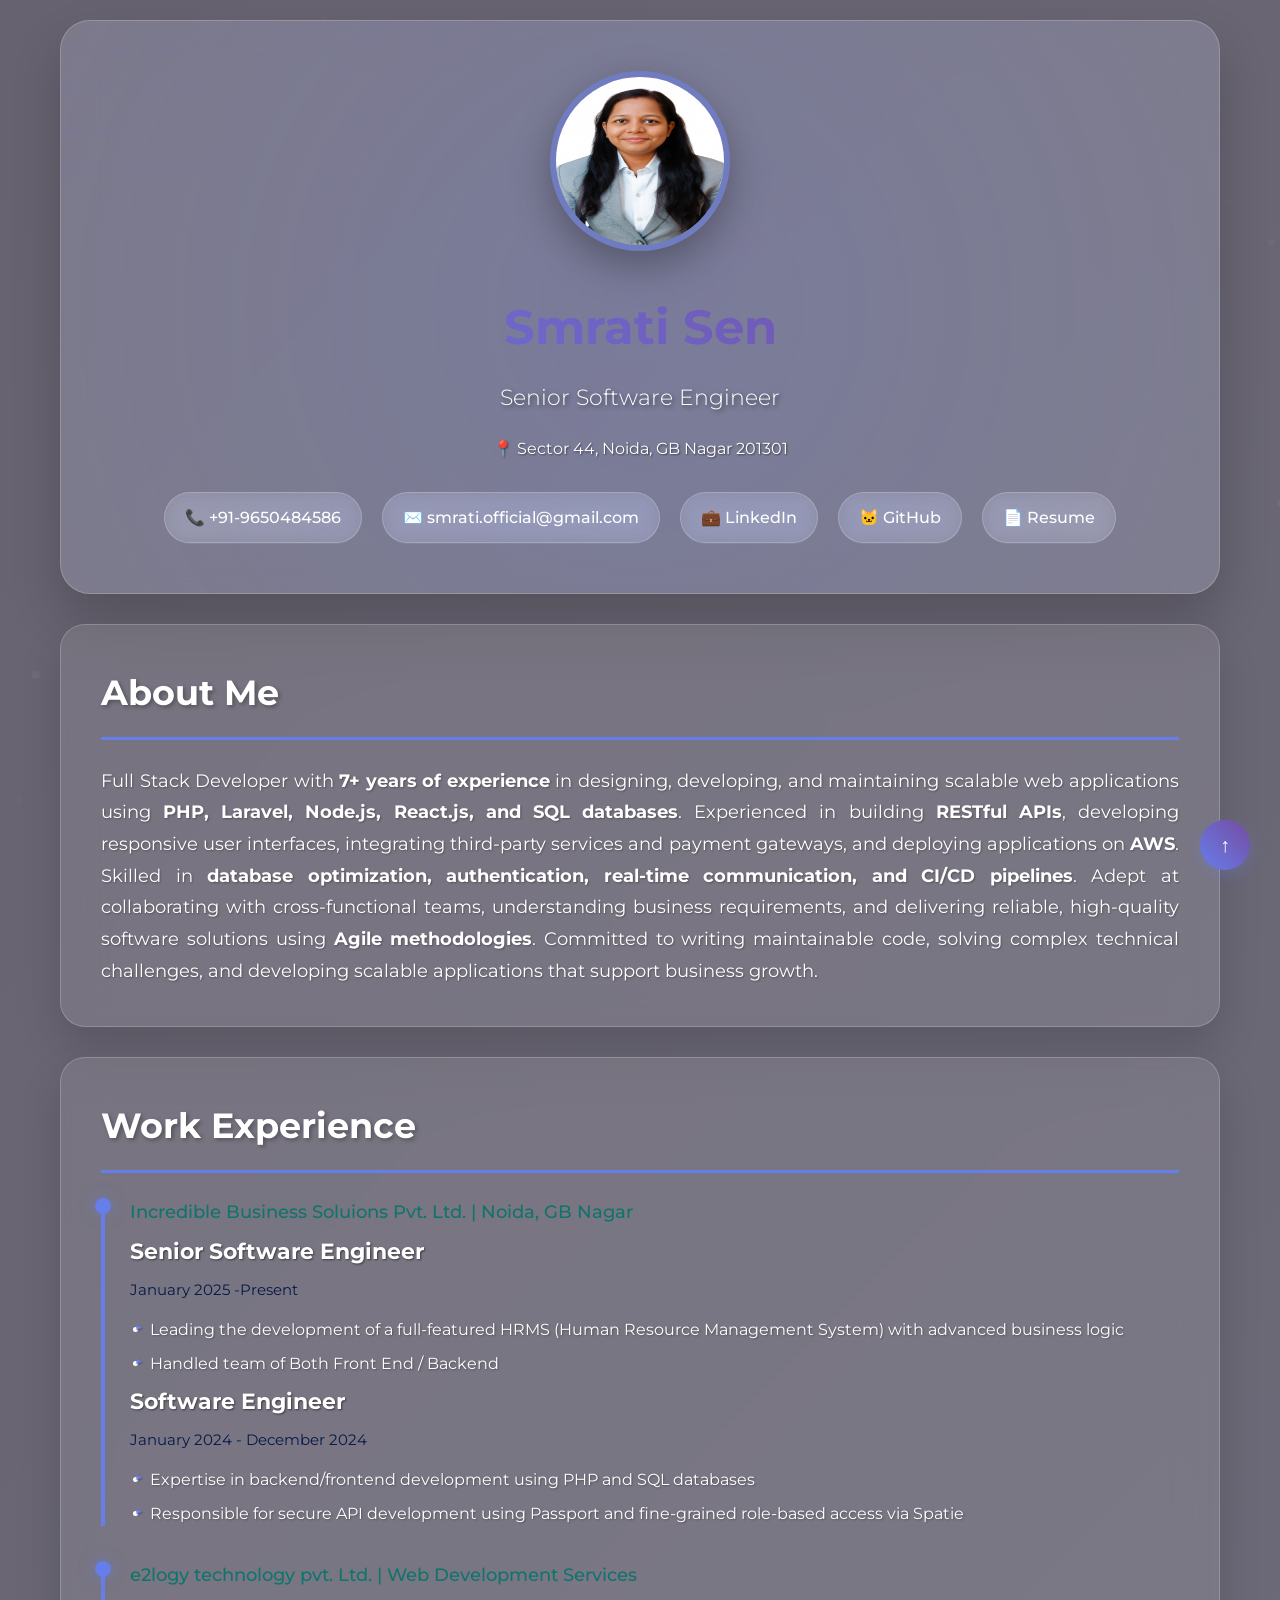
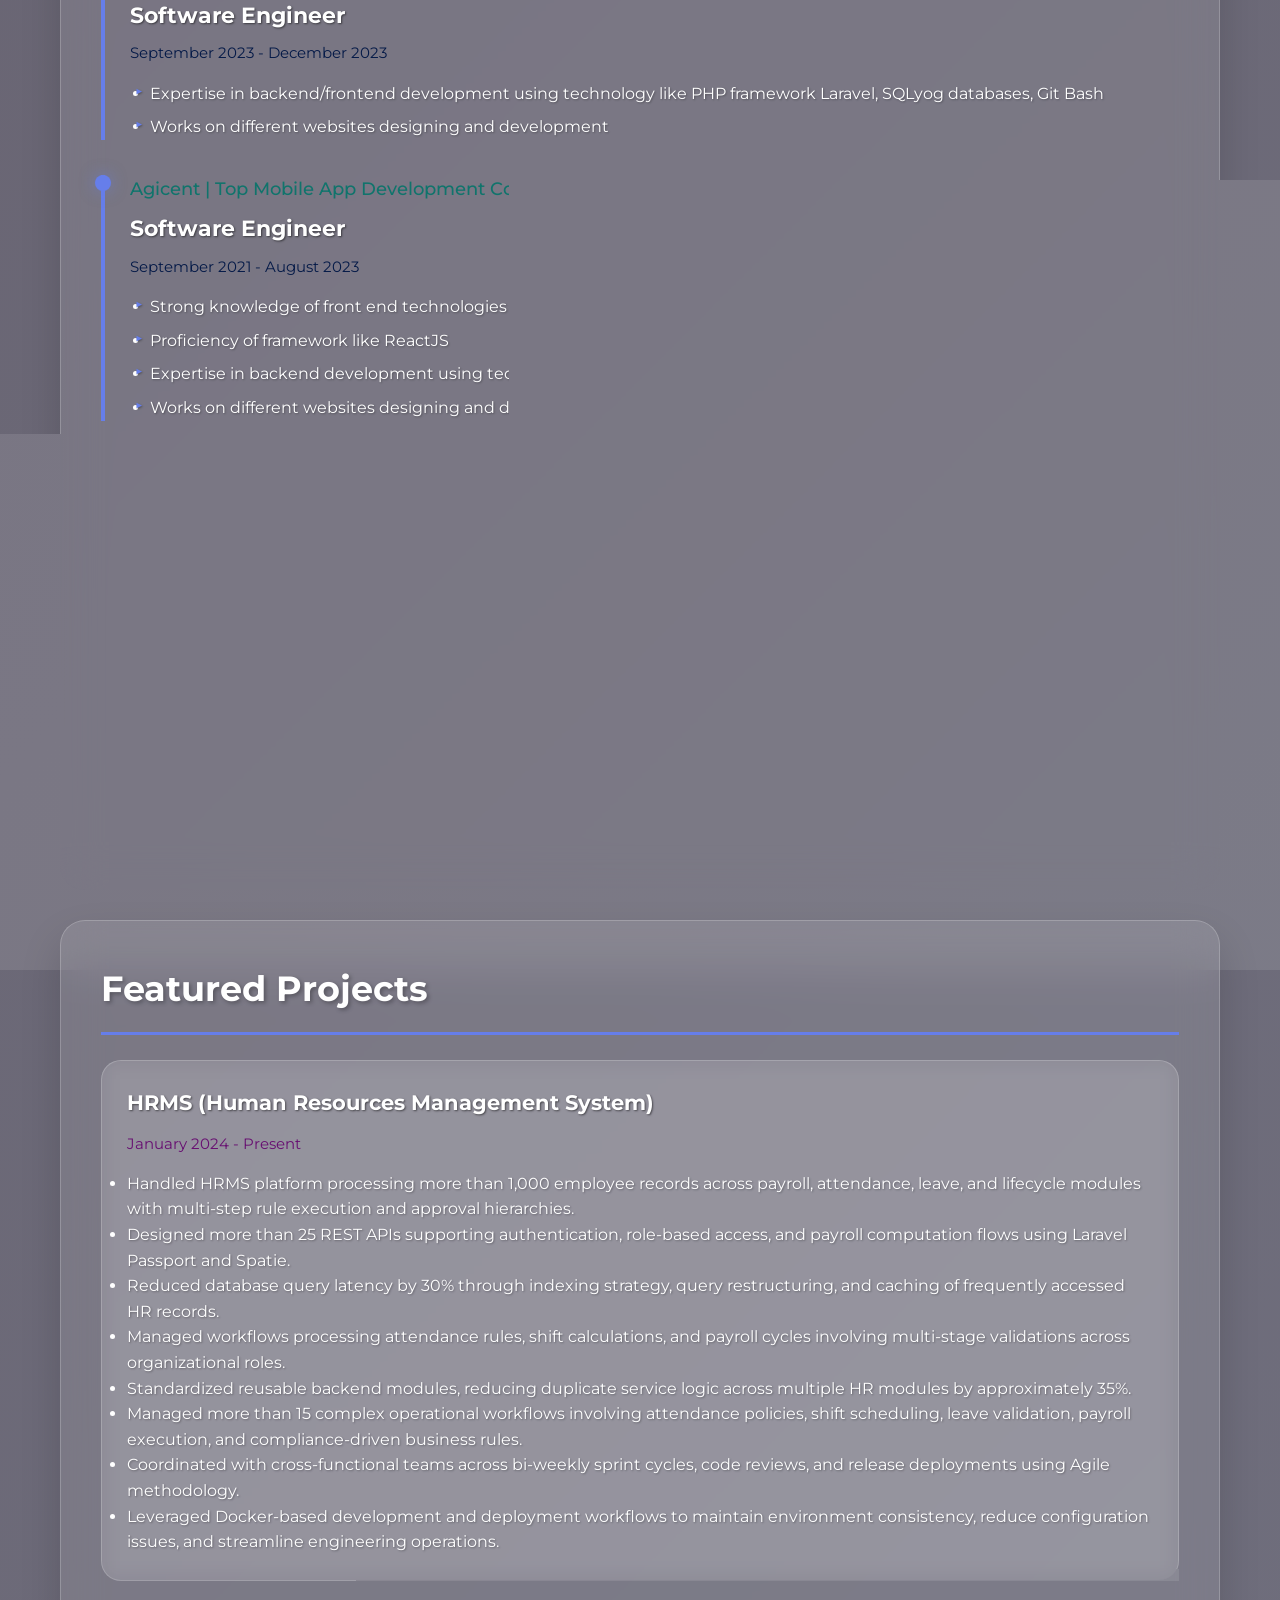
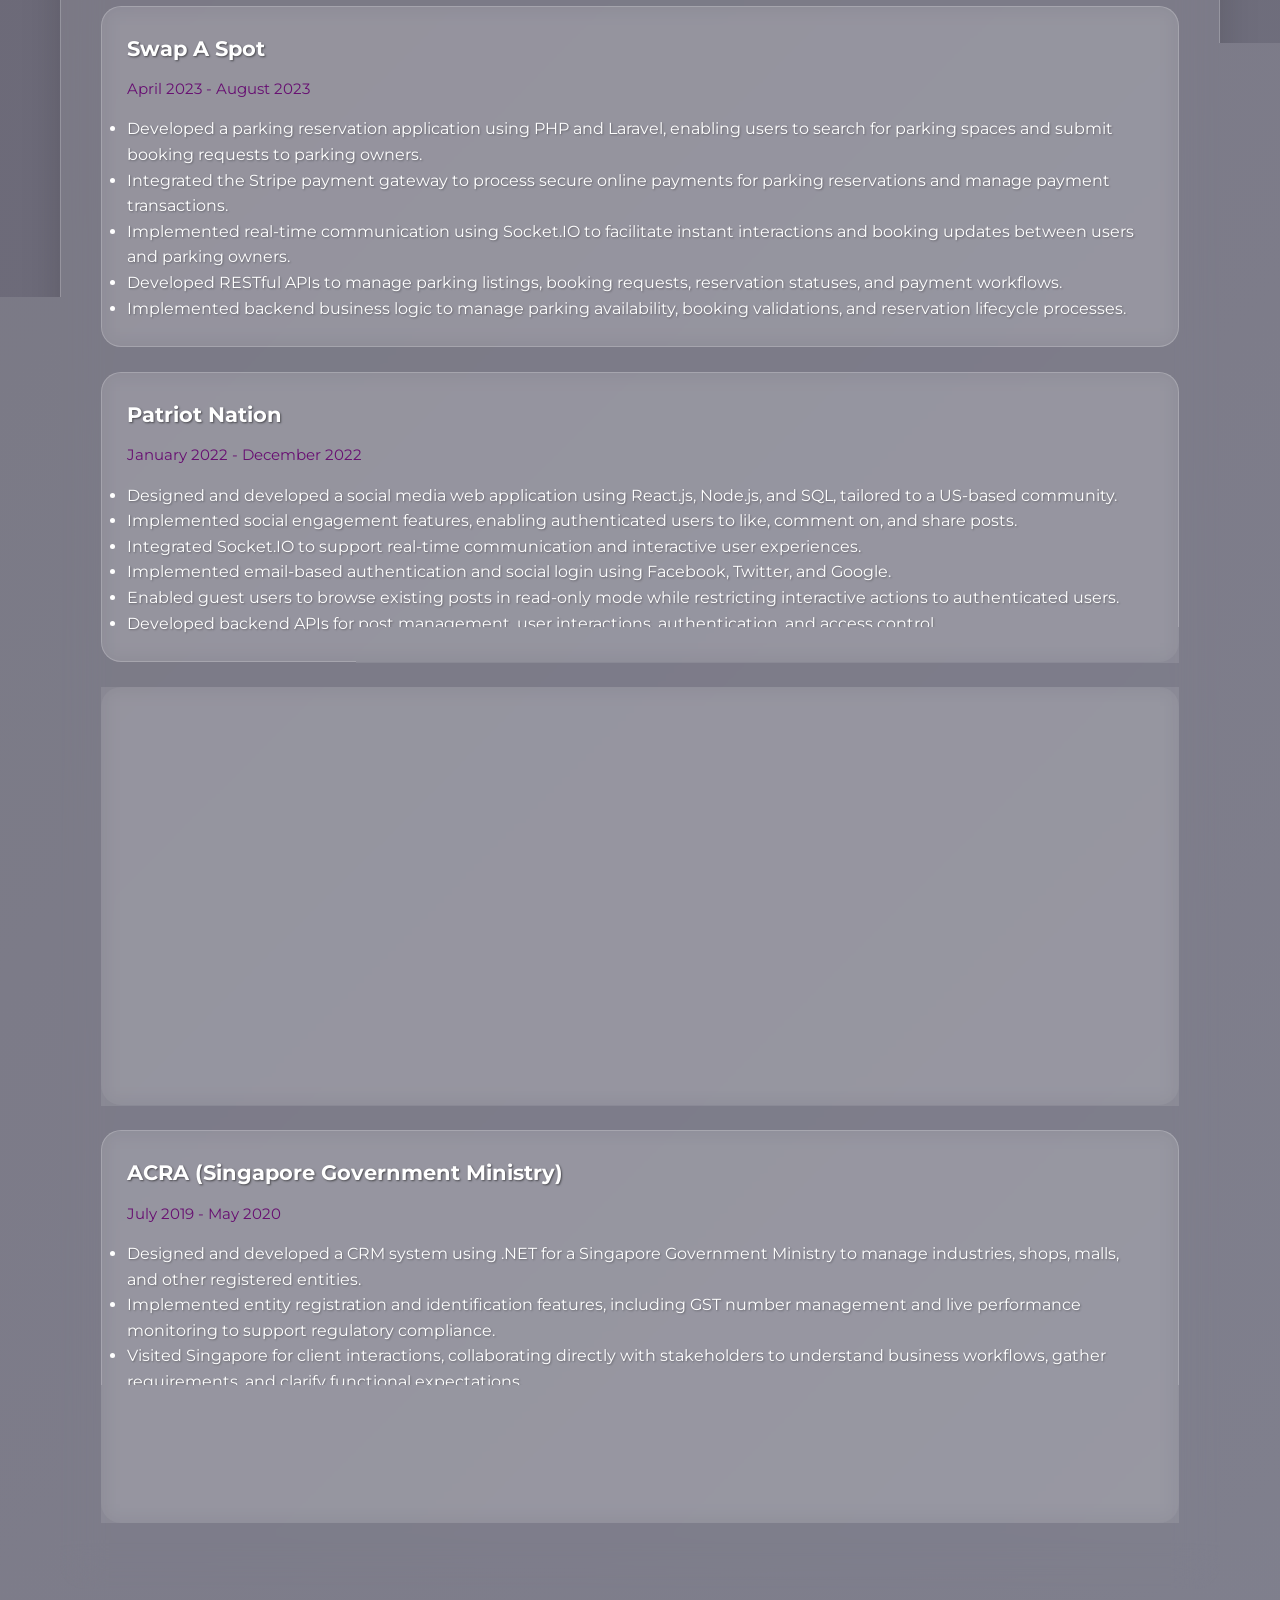
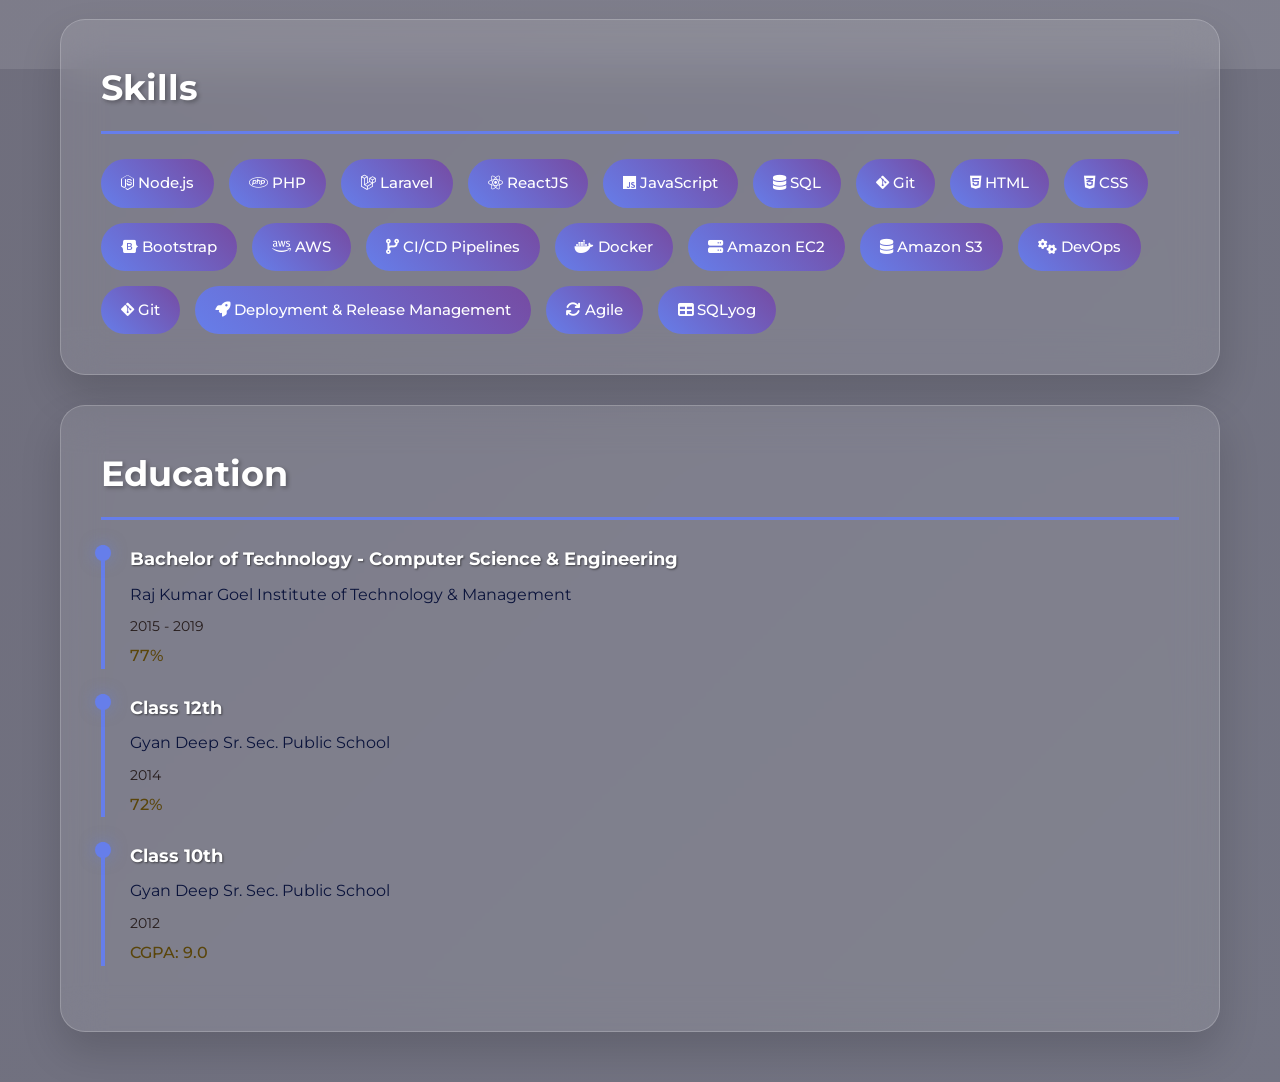
==== commit 33e4d168: "Update resume link formatting in index.html" ====
--- a/index.html
+++ b/index.html
@@ -39,12 +39,7 @@
             class="contact-item">💼 LinkedIn</a>
           <a href="https://github.com/smrati123" target="_blank" rel="noopener noreferrer" class="contact-item">🐱
             GitHub</a>
-<a href="./SmratiSengar.pdf"
-   target="_blank"
-   rel="noopener noreferrer"
-   class="contact-item">
-   📄 Resume
-</a>
+          <a href="./SmratiSengar.pdf" target="_blank" rel="noopener noreferrer" class="contact-item"> 📄 Resume </a>
         </div>
       </div>
     </header>
